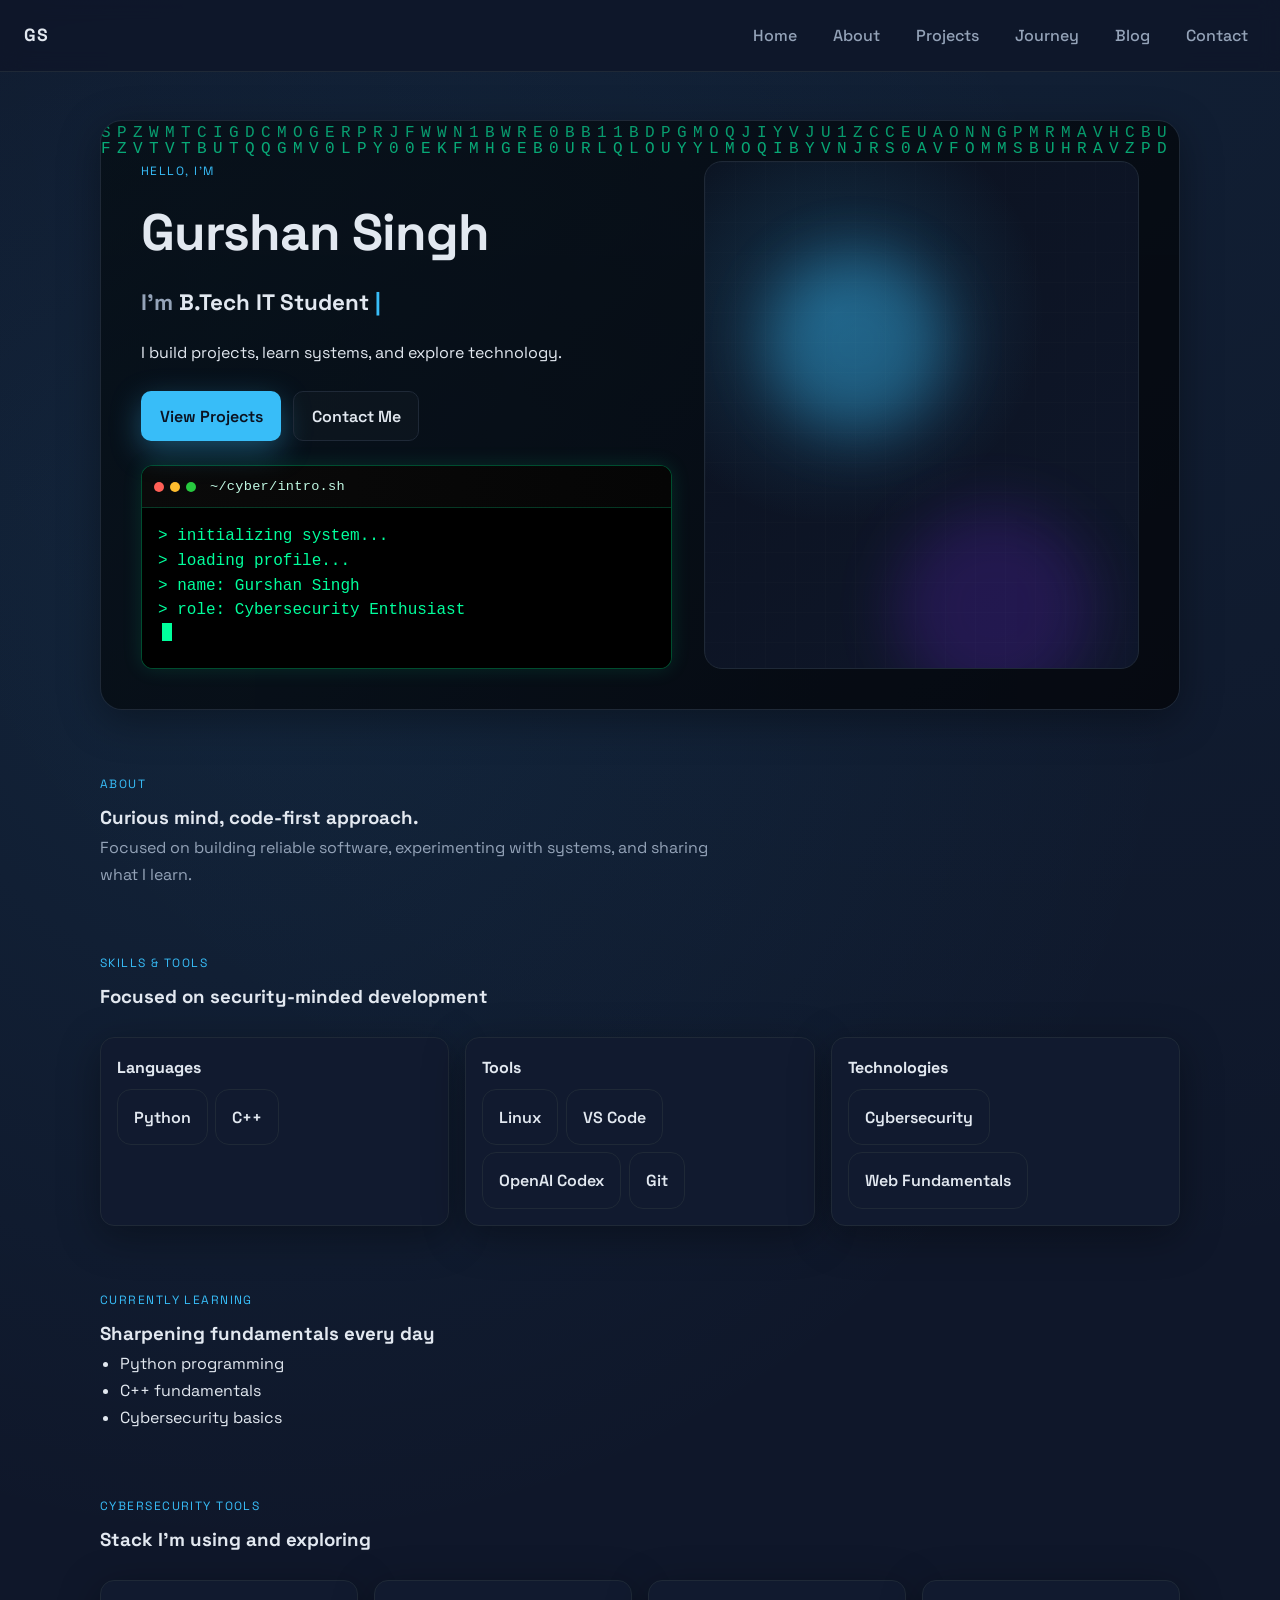
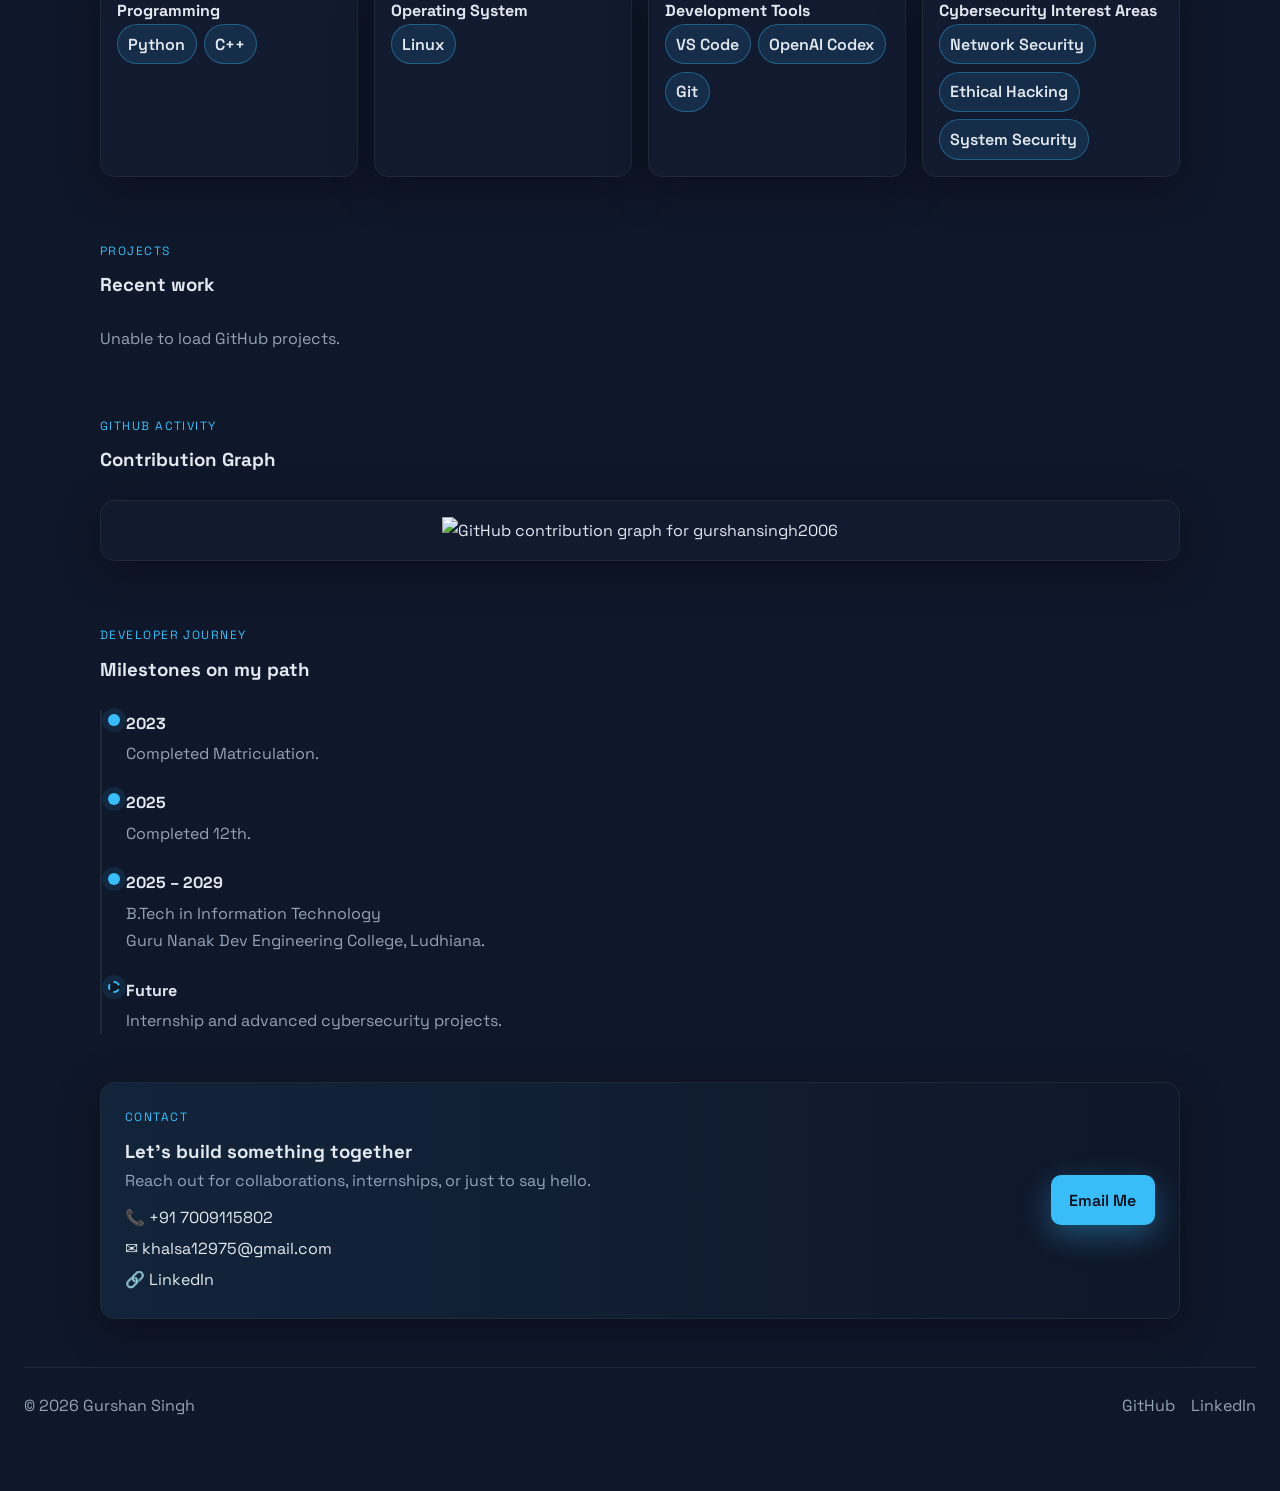
==== index.html @ 9ee426f3 "fixed folder structure for page" ====
<!DOCTYPE html>
<html lang="en">
<head>
  <meta charset="UTF-8">
  <meta name="viewport" content="width=device-width, initial-scale=1.0">
  <title>Gurshan Singh | Portfolio</title>
  <link rel="stylesheet" href="css/style.css">
</head>
<body id="home">
  <header class="navbar">
    <div class="nav-brand">GS</div>
    <nav class="nav-links">
      <a href="#home">Home</a>
      <a href="#about">About</a>
      <a href="#projects">Projects</a>
      <a href="#journey">Journey</a>
      <a href="blog.html">Blog</a>
      <a href="#contact">Contact</a>
    </nav>
    <button class="nav-toggle" aria-label="Toggle navigation">
      <span></span><span></span><span></span>
    </button>
  </header>

  <main>
    <section class="hero reveal slide-up" id="hero">
      <canvas id="matrix-canvas" aria-hidden="true"></canvas>
      <div class="hero-text">
        <p class="eyebrow">Hello, I'm</p>
        <h1>Gurshan Singh</h1>
        <h2>I'm <span class="typing" aria-live="polite"></span></h2>
        <p class="hero-desc">I build projects, learn systems, and explore technology.</p>
        <div class="cta-group">
          <a class="btn primary" href="#projects">View Projects</a>
          <a class="btn ghost" href="#contact">Contact Me</a>
        </div>
        <div class="terminal" aria-live="polite">
          <div class="terminal-header">
            <span class="dot red"></span>
            <span class="dot yellow"></span>
            <span class="dot green"></span>
            <span class="terminal-title">~/cyber/intro.sh</span>
          </div>
          <div class="terminal-body">
            <div id="terminal-output"></div><span class="terminal-cursor" aria-hidden="true"></span>
          </div>
        </div>
      </div>
      <div class="hero-visual" aria-hidden="true">
        <div class="orb orb-a"></div>
        <div class="orb orb-b"></div>
        <div class="grid" aria-hidden="true"></div>
      </div>
    </section>

    <section class="section reveal fade" id="about">
      <div class="section-header">
        <p class="eyebrow">About</p>
        <h3>Curious mind, code-first approach.</h3>
        <p class="section-desc">Focused on building reliable software, experimenting with systems, and sharing what I learn.</p>
      </div>
    </section>

    <section class="section reveal fade" id="skills">
      <div class="section-header">
        <p class="eyebrow">Skills & Tools</p>
        <h3>Focused on security-minded development</h3>
      </div>
      <div class="skills-grid grouped">
        <div class="skill-card">
          <h4>Languages</h4>
          <div class="chip-row">
            <span class="chip">Python</span>
            <span class="chip">C++</span>
          </div>
        </div>
        <div class="skill-card">
          <h4>Tools</h4>
          <div class="chip-row">
            <span class="chip">Linux</span>
            <span class="chip">VS Code</span>
            <span class="chip">OpenAI Codex</span>
            <span class="chip">Git</span>
          </div>
        </div>
        <div class="skill-card">
          <h4>Technologies</h4>
          <div class="chip-row">
            <span class="chip">Cybersecurity</span>
            <span class="chip">Web Fundamentals</span>
          </div>
        </div>
      </div>
    </section>

    <section class="section reveal fade" id="learning">
      <div class="section-header">
        <p class="eyebrow">Currently Learning</p>
        <h3>Sharpening fundamentals every day</h3>
        <ul class="learning-list">
          <li>Python programming</li>
          <li>C++ fundamentals</li>
          <li>Cybersecurity basics</li>
        </ul>
      </div>
    </section>

    <section class="section reveal fade" id="cyber-tools">
      <div class="section-header">
        <p class="eyebrow">Cybersecurity Tools</p>
        <h3>Stack I'm using and exploring</h3>
      </div>
      <div class="tools-grid">
        <article class="tool-card">
          <h4>Programming</h4>
          <div class="chip-row">
            <span class="chip">Python</span>
            <span class="chip">C++</span>
          </div>
        </article>
        <article class="tool-card">
          <h4>Operating System</h4>
          <div class="chip-row">
            <span class="chip">Linux</span>
          </div>
        </article>
        <article class="tool-card">
          <h4>Development Tools</h4>
          <div class="chip-row">
            <span class="chip">VS Code</span>
            <span class="chip">OpenAI Codex</span>
            <span class="chip">Git</span>
          </div>
        </article>
        <article class="tool-card">
          <h4>Cybersecurity Interest Areas</h4>
          <div class="chip-row">
            <span class="chip">Network Security</span>
            <span class="chip">Ethical Hacking</span>
            <span class="chip">System Security</span>
          </div>
        </article>
      </div>
    </section>

    <section class="section reveal fade" id="projects">
      <div class="section-header">
        <p class="eyebrow">Projects</p>
        <h3>Recent work</h3>
      </div>
      <div class="projects-grid" id="projects-grid">
        <p class="muted">Projects will appear here as I continue building and learning.</p>
      </div>
    </section>

    <section class="section reveal fade" id="github-activity">
      <div class="section-header">
        <p class="eyebrow">GitHub Activity</p>
        <h3>Contribution Graph</h3>
      </div>
      <div class="github-chart">
        <img src="https://ghchart.rshah.org/gurshansingh2006" alt="GitHub contribution graph for gurshansingh2006">
      </div>
    </section>

    <section class="section reveal slide-up" id="journey">
      <div class="section-header">
        <p class="eyebrow">Developer Journey</p>
        <h3>Milestones on my path</h3>
      </div>
      <div class="timeline">
        <div class="timeline-item">
          <div class="dot"></div>
          <div>
            <p class="timeline-year">2023</p>
            <p class="timeline-desc">Completed Matriculation.</p>
          </div>
        </div>
        <div class="timeline-item">
          <div class="dot"></div>
          <div>
            <p class="timeline-year">2025</p>
            <p class="timeline-desc">Completed 12th.</p>
          </div>
        </div>
        <div class="timeline-item">
          <div class="dot"></div>
          <div>
            <p class="timeline-year">2025 – 2029</p>
            <p class="timeline-desc">B.Tech in Information Technology<br>Guru Nanak Dev Engineering College, Ludhiana.</p>
          </div>
        </div>
        <div class="timeline-item">
          <div class="dot future"></div>
          <div>
            <p class="timeline-year">Future</p>
            <p class="timeline-desc">Internship and advanced cybersecurity projects.</p>
          </div>
        </div>
      </div>
    </section>

    <section class="section contact reveal slide-up" id="contact">
      <div class="contact-card">
        <div>
          <p class="eyebrow">Contact</p>
          <h3>Let’s build something together</h3>
          <p class="section-desc">Reach out for collaborations, internships, or just to say hello.</p>
          <div class="contact-details">
            <span>📞 +91 7009115802</span>
            <span>✉️ <a href="mailto:khalsa12975@gmail.com">khalsa12975@gmail.com</a></span>
            <span>🔗 <a href="https://linkedin.com" target="_blank" rel="noopener">LinkedIn</a></span>
          </div>
        </div>
        <a class="btn primary" href="mailto:khalsa12975@gmail.com">Email Me</a>
      </div>
    </section>
  </main>

  <footer class="footer">
    <p>© 2026 Gurshan Singh</p>
    <div class="footer-links">
      <a href="https://github.com/" target="_blank" rel="noopener">GitHub</a>
      <a href="https://linkedin.com/" target="_blank" rel="noopener">LinkedIn</a>
    </div>
  </footer>

  <script src="js/projects.js" defer></script>
  <script src="js/script.js" defer></script>
</body>
</html>
---- css/style.css ----
@import url('https://fonts.googleapis.com/css2?family=Space+Grotesk:wght@400;500;600&display=swap');

/* Base reset */
* {
  margin: 0;
  padding: 0;
  box-sizing: border-box;
}

:root {
  --bg: #0f172a;
  --card: #111a2f;
  --accent: #38bdf8;
  --text: #e2e8f0;
  --muted: #94a3b8;
  --border: #1f2937;
  --shadow: 0 10px 40px rgba(0, 0, 0, 0.35);
  --radius: 14px;
  --transition: 200ms ease;
  font-family: 'Space Grotesk', 'Inter', system-ui, -apple-system, sans-serif;
}

body {
  background: radial-gradient(circle at 20% 20%, rgba(56, 189, 248, 0.08), transparent 35%),
              radial-gradient(circle at 80% 0%, rgba(56, 189, 248, 0.05), transparent 40%),
              var(--bg);
  color: var(--text);
  line-height: 1.7;
  min-height: 100vh;
  padding: 0 1.5rem 3rem;
}

a {
  color: inherit;
  text-decoration: none;
}

img {
  max-width: 100%;
  display: block;
}

main {
  max-width: 1080px;
  margin: 0 auto;
  padding-top: 120px;
}

.muted {
  color: var(--muted);
}

.navbar {
  position: fixed;
  top: 0;
  left: 0;
  right: 0;
  height: 72px;
  padding: 0 1.5rem;
  display: flex;
  align-items: center;
  justify-content: space-between;
  background: rgba(15, 23, 42, 0.9);
  backdrop-filter: blur(10px);
  border-bottom: 1px solid var(--border);
  z-index: 10;
}

.nav-brand {
  font-weight: 700;
  letter-spacing: 0.08em;
  font-size: 1.1rem;
}

.nav-links {
  display: flex;
  gap: 1.25rem;
  align-items: center;
}

.nav-links a {
  font-weight: 500;
  color: var(--muted);
  padding: 0.35rem 0.5rem;
  border-radius: 8px;
  transition: color var(--transition), background var(--transition);
}

.nav-links a:hover {
  color: var(--text);
  background: rgba(56, 189, 248, 0.1);
}

.nav-toggle {
  display: none;
  flex-direction: column;
  gap: 6px;
  background: none;
  border: none;
  cursor: pointer;
}

.nav-toggle span {
  width: 24px;
  height: 2px;
  background: var(--text);
}

.hero {
  position: relative;
  overflow: hidden;
  display: grid;
  grid-template-columns: 1.1fr 0.9fr;
  gap: 2rem;
  align-items: center;
  padding: 2.5rem;
  background: linear-gradient(135deg, rgba(56, 189, 248, 0.08), rgba(15, 23, 42, 0.7));
  border: 1px solid var(--border);
  border-radius: 22px;
  box-shadow: var(--shadow);
}

.hero-text h1 {
  font-size: clamp(2.4rem, 4vw, 3.2rem);
  margin-bottom: 0.5rem;
  letter-spacing: -0.02em;
}

.hero-text h2 {
  font-size: clamp(1.1rem, 2vw, 1.4rem);
  color: var(--muted);
  margin-bottom: 1rem;
}

.typing {
  color: var(--text);
  position: relative;
}

.typing::after {
  content: '|';
  margin-left: 6px;
  color: var(--accent);
  animation: blink 1s step-end infinite;
}

.hero-desc {
  color: var(--text);
  max-width: 520px;
  margin-bottom: 1.6rem;
}

.hero > * {
  position: relative;
  z-index: 1;
}

#matrix-canvas {
  position: absolute;
  inset: 0;
  width: 100%;
  height: 100%;
  z-index: 0;
  background: #000;
  opacity: 0.6;
  pointer-events: none;
}

.eyebrow {
  text-transform: uppercase;
  letter-spacing: 0.12em;
  font-size: 0.75rem;
  color: var(--accent);
  margin-bottom: 0.5rem;
}

.cta-group {
  display: flex;
  gap: 0.75rem;
  flex-wrap: wrap;
}

.terminal {
  margin-top: 1.5rem;
  background: #000;
  border: 1px solid rgba(0, 255, 156, 0.3);
  border-radius: 12px;
  box-shadow: 0 0 20px rgba(0, 255, 156, 0.12);
  color: #00ff9c;
  font-family: 'SFMono-Regular', Consolas, 'Liberation Mono', Menlo, monospace;
  overflow: hidden;
}

.terminal-header {
  display: flex;
  align-items: center;
  gap: 6px;
  padding: 0.55rem 0.75rem;
  background: linear-gradient(90deg, #0a0a0a, #050505);
  border-bottom: 1px solid rgba(0, 255, 156, 0.2);
}

.terminal-header .dot {
  width: 10px;
  height: 10px;
  border-radius: 50%;
  display: inline-block;
}

.terminal-header .red { background: #ff5f56; }
.terminal-header .yellow { background: #ffbd2e; }
.terminal-header .green { background: #27c93f; }

.terminal-title {
  margin-left: 0.5rem;
  font-size: 0.85rem;
  color: #c0f8e3;
  letter-spacing: 0.02em;
}

.terminal-body {
  padding: 1rem;
  min-height: 160px;
  background: #000;
  line-height: 1.55;
}

#terminal-output {
  white-space: pre-line;
}

.terminal-cursor {
  display: inline-block;
  width: 10px;
  height: 1.1em;
  background: #00ff9c;
  margin-left: 4px;
  animation: blink 1s steps(1) infinite;
}

.btn {
  display: inline-flex;
  align-items: center;
  justify-content: center;
  padding: 0.65rem 1.1rem;
  border-radius: 10px;
  font-weight: 600;
  border: 1px solid transparent;
  transition: transform var(--transition), box-shadow var(--transition), background var(--transition), color var(--transition);
}

.btn.primary {
  background: var(--accent);
  color: #0b1220;
  box-shadow: 0 10px 30px rgba(56, 189, 248, 0.35);
}

.btn.primary:hover {
  transform: translateY(-2px);
  box-shadow: 0 14px 40px rgba(56, 189, 248, 0.4);
}

.btn.ghost {
  border-color: var(--border);
  color: var(--text);
  background: rgba(255, 255, 255, 0.02);
}

.btn.ghost:hover {
  border-color: var(--accent);
  color: var(--accent);
  transform: translateY(-2px);
}

.hero-visual {
  position: relative;
  height: 100%;
  min-height: 260px;
  overflow: hidden;
  border-radius: 18px;
  border: 1px solid var(--border);
  background: radial-gradient(circle at 30% 30%, rgba(56, 189, 248, 0.2), transparent 45%),
              linear-gradient(135deg, #0b1220, #0f172a);
}

.orb {
  position: absolute;
  filter: blur(30px);
  opacity: 0.8;
}

.orb-a {
  width: 180px;
  height: 180px;
  border-radius: 50%;
  background: rgba(56, 189, 248, 0.45);
  top: 18%;
  left: 14%;
}

.orb-b {
  width: 200px;
  height: 200px;
  border-radius: 50%;
  background: rgba(91, 33, 182, 0.35);
  bottom: -8%;
  right: 10%;
}

.grid {
  position: absolute;
  inset: 0;
  background-image: linear-gradient(rgba(255, 255, 255, 0.05) 1px, transparent 1px),
                    linear-gradient(90deg, rgba(255, 255, 255, 0.05) 1px, transparent 1px);
  background-size: 30px 30px;
  opacity: 0.25;
}

.section {
  margin: 4rem 0 3rem;
}

.section-header {
  margin-bottom: 1.5rem;
}

.section-desc {
  color: var(--muted);
  max-width: 620px;
}

.skills-grid {
  display: grid;
  grid-template-columns: repeat(auto-fit, minmax(120px, 1fr));
  gap: 0.75rem;
}

.skills-grid.grouped {
  grid-template-columns: repeat(auto-fit, minmax(260px, 1fr));
  gap: 1rem;
}

.skill-card {
  background: var(--card);
  border: 1px solid var(--border);
  border-radius: var(--radius);
  padding: 1rem;
  box-shadow: var(--shadow);
}

.skill-card h4 {
  margin-bottom: 0.5rem;
}

.chip-row {
  display: flex;
  flex-wrap: wrap;
  gap: 0.45rem;
}

.chip {
  padding: 0.35rem 0.65rem;
  border-radius: 999px;
  background: rgba(56, 189, 248, 0.12);
  border: 1px solid rgba(56, 189, 248, 0.35);
  font-weight: 600;
}

.tools-grid {
  display: grid;
  grid-template-columns: repeat(auto-fit, minmax(240px, 1fr));
  gap: 1rem;
}

.tool-card {
  background: var(--card);
  border: 1px solid var(--border);
  border-radius: var(--radius);
  padding: 1rem;
  box-shadow: var(--shadow);
  transition: transform var(--transition), border-color var(--transition), box-shadow var(--transition);
}

.tool-card:hover {
  transform: translateY(-4px);
  border-color: var(--accent);
  box-shadow: 0 18px 60px rgba(56, 189, 248, 0.18);
}

.github-chart {
  display: flex;
  justify-content: center;
  align-items: center;
  background: var(--card);
  border: 1px solid var(--border);
  border-radius: var(--radius);
  padding: 1rem;
  box-shadow: var(--shadow);
}

.github-chart img {
  max-width: 100%;
  height: auto;
}

.skills-grid span {
  padding: 0.85rem 1rem;
  background: var(--card);
  border: 1px solid var(--border);
  border-radius: var(--radius);
  text-align: center;
  font-weight: 600;
  color: var(--text);
  transition: transform var(--transition), border-color var(--transition);
}

.skills-grid span:hover {
  transform: translateY(-2px);
  border-color: var(--accent);
}

.projects-grid {
  display: grid;
  grid-template-columns: repeat(auto-fit, minmax(260px, 1fr));
  gap: 1rem;
}

.project-card {
  background: var(--card);
  border: 1px solid var(--border);
  border-radius: var(--radius);
  padding: 1.1rem;
  display: flex;
  flex-direction: column;
  gap: 0.9rem;
  box-shadow: var(--shadow);
  transition: transform var(--transition), border-color var(--transition), box-shadow var(--transition);
}

.project-card:hover {
  transform: translateY(-4px);
  border-color: var(--accent);
  box-shadow: 0 18px 60px rgba(56, 189, 248, 0.18);
}

.project-meta h4 {
  font-size: 1.1rem;
  margin-bottom: 0.3rem;
}

.project-meta p {
  color: var(--muted);
}

.tech {
  color: var(--accent);
  font-weight: 600;
}

.project-stats {
  display: flex;
  align-items: center;
  gap: 0.6rem;
  flex-wrap: wrap;
}

.tag {
  padding: 0.25rem 0.55rem;
  border-radius: 999px;
  background: rgba(56, 189, 248, 0.12);
  border: 1px solid rgba(56, 189, 248, 0.4);
  color: var(--text);
  font-weight: 600;
  font-size: 0.85rem;
}

.stat {
  color: var(--muted);
  font-weight: 600;
  font-size: 0.9rem;
}

.learning-list {
  list-style: disc;
  margin-left: 1.25rem;
  color: var(--text);
}

.contact-details {
  display: flex;
  flex-direction: column;
  gap: 0.25rem;
  margin-top: 0.6rem;
}

.contact {
  margin-top: 3rem;
}

.contact-card {
  display: flex;
  justify-content: space-between;
  align-items: center;
  gap: 1rem;
  padding: 1.5rem;
  border: 1px solid var(--border);
  border-radius: var(--radius);
  background: linear-gradient(90deg, rgba(56, 189, 248, 0.08), rgba(15, 23, 42, 0.95));
  box-shadow: var(--shadow);
}

.timeline {
  position: relative;
  border-left: 2px solid var(--border);
  padding-left: 1.5rem;
  display: flex;
  flex-direction: column;
  gap: 1.4rem;
}

.timeline-item {
  position: relative;
}

.timeline-item .dot {
  position: absolute;
  left: -1.15rem;
  top: 0.25rem;
  width: 12px;
  height: 12px;
  border-radius: 50%;
  background: var(--accent);
  box-shadow: 0 0 0 6px rgba(56, 189, 248, 0.1);
}

.timeline-item .dot.future {
  background: transparent;
  border: 2px dashed var(--accent);
}

.timeline-year {
  font-weight: 700;
  margin-bottom: 0.2rem;
}

.timeline-desc {
  color: var(--muted);
}

.footer {
  margin-top: 2rem;
  padding: 1.5rem 0;
  border-top: 1px solid var(--border);
  display: flex;
  justify-content: space-between;
  align-items: center;
  color: var(--muted);
}

.footer-links {
  display: flex;
  gap: 1rem;
}

.footer a:hover {
  color: var(--accent);
}

@media (max-width: 840px) {
  .hero {
    grid-template-columns: 1fr;
  }

  main {
    padding-top: 110px;
  }
}

@media (max-width: 640px) {
  body {
    padding: 0 1rem 2rem;
  }

  .navbar {
    height: 68px;
  }

  .nav-links {
    position: absolute;
    top: 68px;
    right: 1rem;
    background: rgba(15, 23, 42, 0.97);
    border: 1px solid var(--border);
    border-radius: 12px;
    padding: 0.75rem;
    flex-direction: column;
    align-items: flex-start;
    gap: 0.6rem;
    min-width: 170px;
    box-shadow: var(--shadow);
    display: none;
  }

  .nav-links.open {
    display: flex;
  }

  .nav-toggle {
    display: flex;
  }

  .hero {
    padding: 1.75rem;
  }

  .contact-card {
    flex-direction: column;
    align-items: flex-start;
  }
}

.reveal {
  opacity: 0;
  transform: translateY(16px);
  transition: opacity 550ms ease, transform 550ms ease;
}

.reveal.fade {
  transform: translateY(12px);
}

.reveal.slide-up {
  transform: translateY(30px);
}

.reveal.visible {
  opacity: 1;
  transform: translateY(0);
}

@keyframes blink {
  0%, 50% { opacity: 1; }
  50.01%, 100% { opacity: 0; }
}
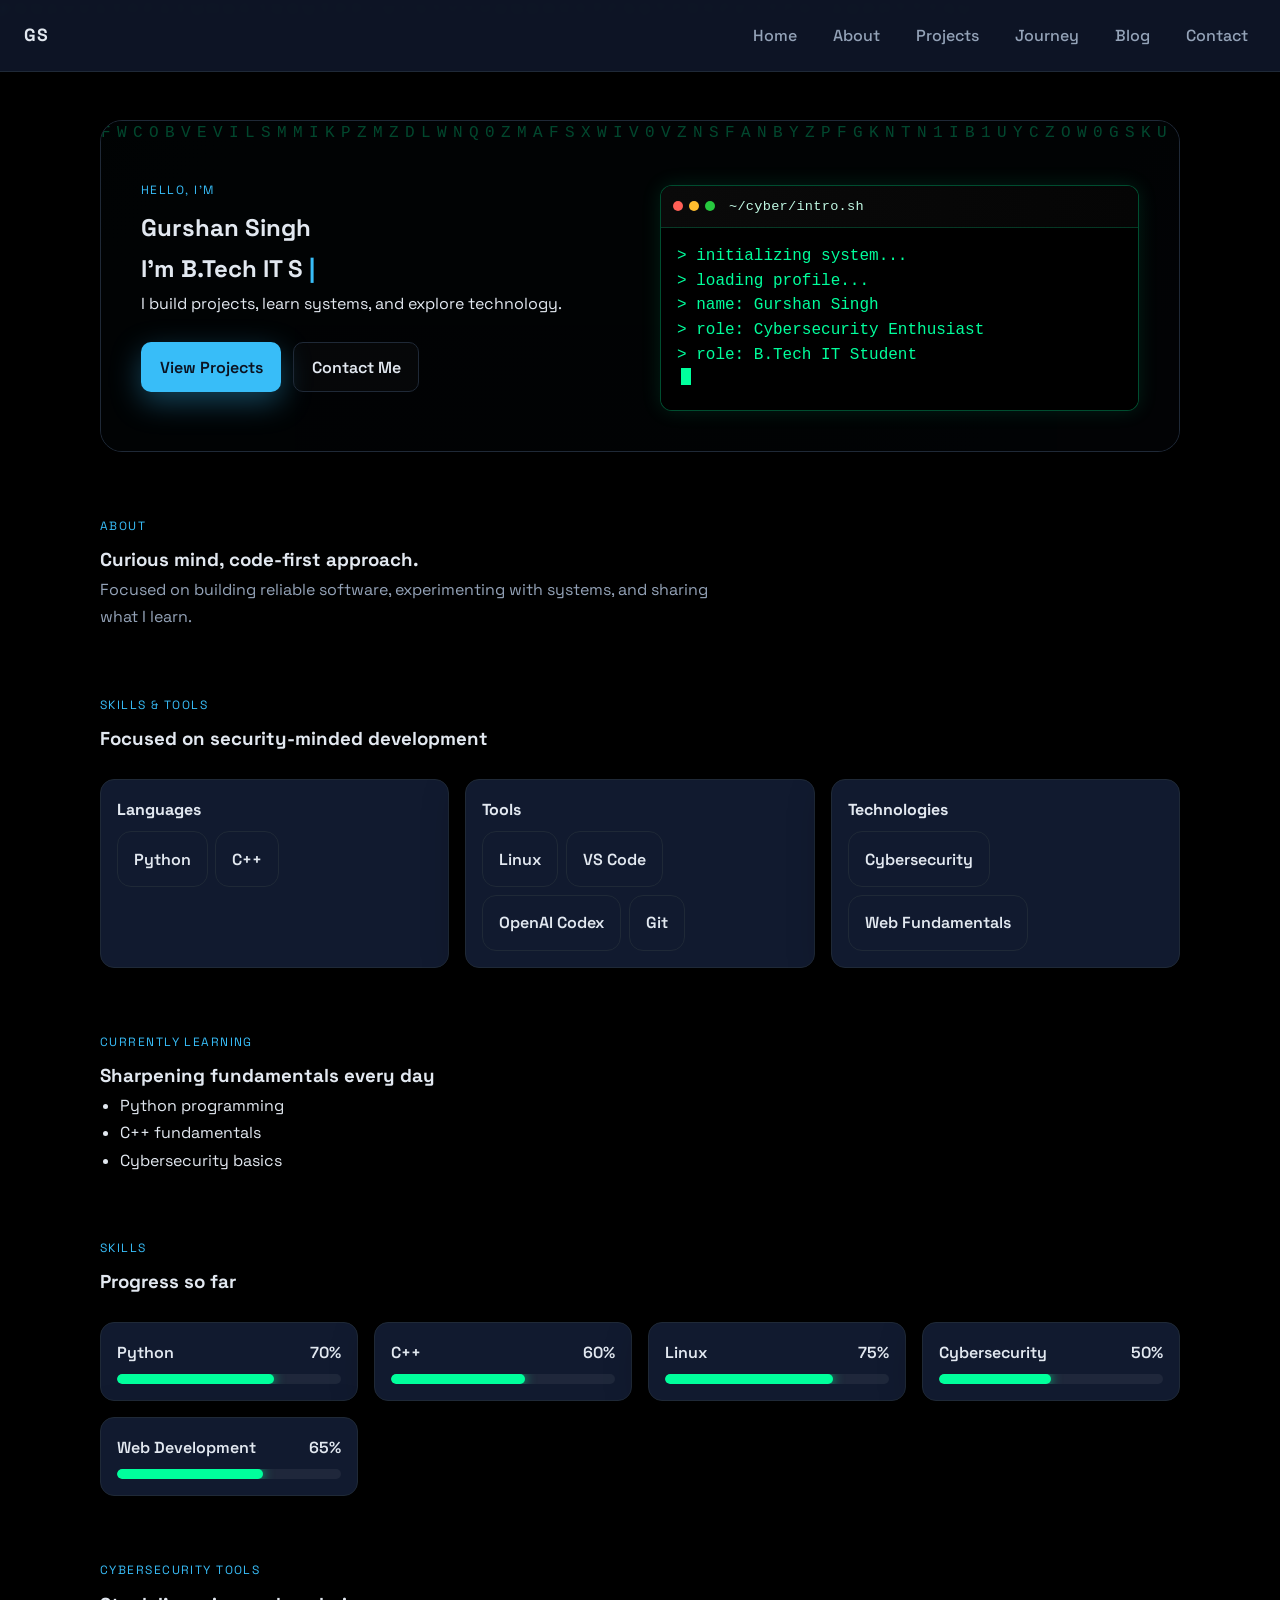
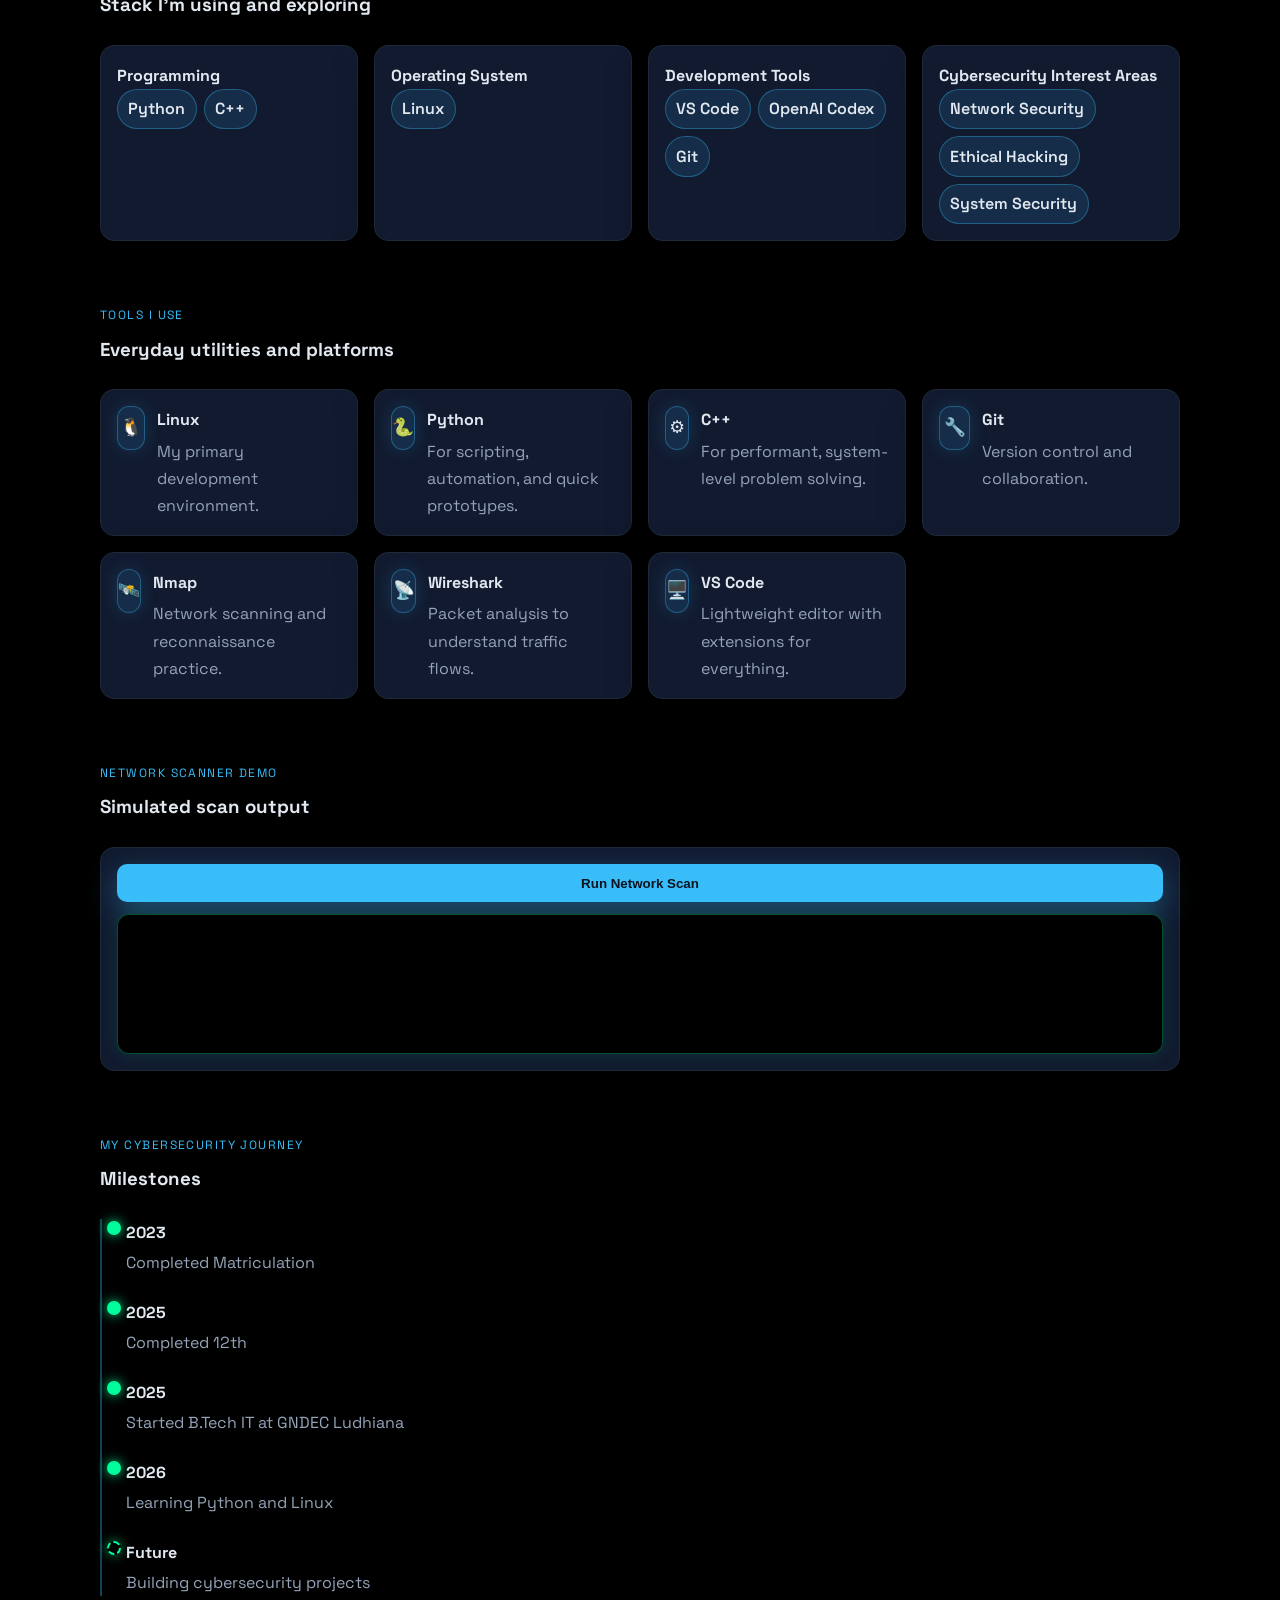
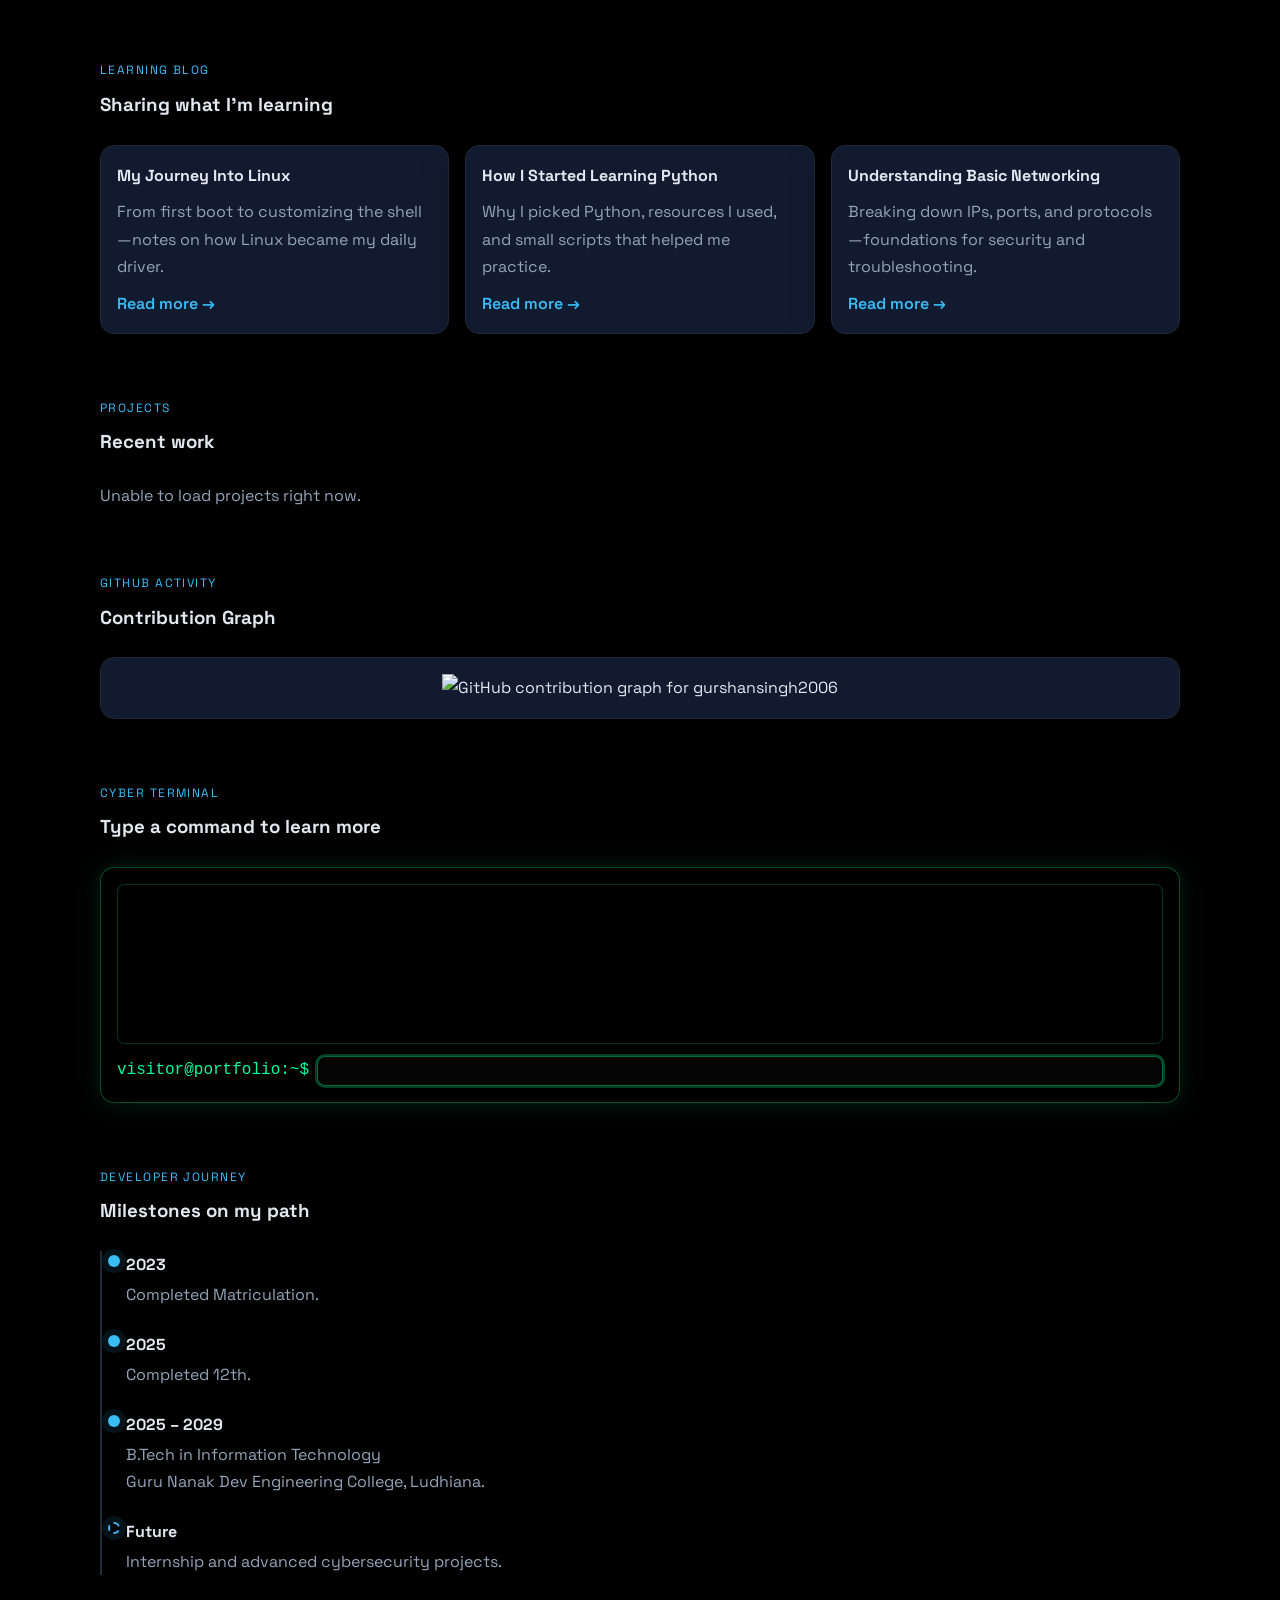
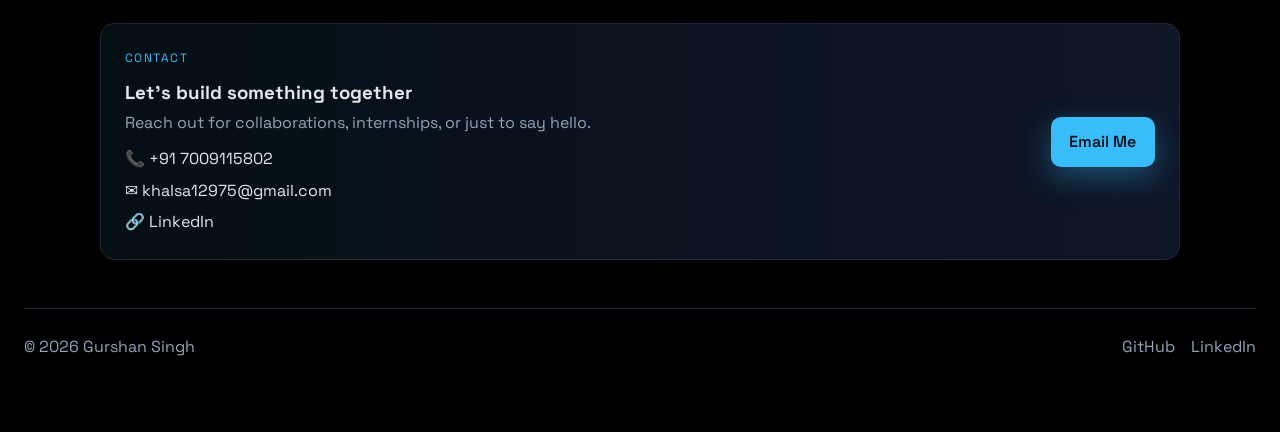
==== commit df3dd087: "portfolio update" ====
--- a/index.html
+++ b/index.html
@@ -7,6 +7,7 @@
   <link rel="stylesheet" href="css/style.css">
 </head>
 <body id="home">
+  <canvas id="matrix-bg" aria-hidden="true"></canvas>
   <header class="navbar">
     <div class="nav-brand">GS</div>
     <nav class="nav-links">
@@ -25,31 +26,31 @@
   <main>
     <section class="hero reveal slide-up" id="hero">
       <canvas id="matrix-canvas" aria-hidden="true"></canvas>
-      <div class="hero-text">
-        <p class="eyebrow">Hello, I'm</p>
-        <h1>Gurshan Singh</h1>
-        <h2>I'm <span class="typing" aria-live="polite"></span></h2>
-        <p class="hero-desc">I build projects, learn systems, and explore technology.</p>
-        <div class="cta-group">
-          <a class="btn primary" href="#projects">View Projects</a>
-          <a class="btn ghost" href="#contact">Contact Me</a>
-        </div>
-        <div class="terminal" aria-live="polite">
-          <div class="terminal-header">
-            <span class="dot red"></span>
-            <span class="dot yellow"></span>
-            <span class="dot green"></span>
-            <span class="terminal-title">~/cyber/intro.sh</span>
-          </div>
-          <div class="terminal-body">
-            <div id="terminal-output"></div><span class="terminal-cursor" aria-hidden="true"></span>
-          </div>
-        </div>
-      </div>
-      <div class="hero-visual" aria-hidden="true">
-        <div class="orb orb-a"></div>
-        <div class="orb orb-b"></div>
-        <div class="grid" aria-hidden="true"></div>
+      <div class="hero-overlay"></div>
+      <div class="hero-container">
+        <div class="hero-left">
+          <p class="eyebrow">Hello, I'm</p>
+          <h1>Gurshan Singh</h1>
+          <h2>I'm <span class="typing" aria-live="polite"></span></h2>
+          <p class="hero-desc">I build projects, learn systems, and explore technology.</p>
+          <div class="cta-group">
+            <a class="btn primary" href="#projects">View Projects</a>
+            <a class="btn ghost" href="#contact">Contact Me</a>
+          </div>
+        </div>
+        <div class="hero-right">
+          <div class="terminal" aria-live="polite">
+            <div class="terminal-header">
+              <span class="dot red"></span>
+              <span class="dot yellow"></span>
+              <span class="dot green"></span>
+              <span class="terminal-title">~/cyber/intro.sh</span>
+            </div>
+            <div class="terminal-body">
+              <div id="terminal-output"></div><span class="terminal-cursor" aria-hidden="true"></span>
+            </div>
+          </div>
+        </div>
       </div>
     </section>
 
@@ -105,6 +106,45 @@
       </div>
     </section>
 
+    <section class="section reveal fade" id="skills-progress">
+      <div class="section-header">
+        <p class="eyebrow">Skills</p>
+        <h3>Progress so far</h3>
+      </div>
+      <div class="progress-grid">
+        <div class="progress-item">
+          <div class="progress-label">
+            <span>Python</span><span>70%</span>
+          </div>
+          <div class="progress-bar"><div class="progress-fill" data-target="70"></div></div>
+        </div>
+        <div class="progress-item">
+          <div class="progress-label">
+            <span>C++</span><span>60%</span>
+          </div>
+          <div class="progress-bar"><div class="progress-fill" data-target="60"></div></div>
+        </div>
+        <div class="progress-item">
+          <div class="progress-label">
+            <span>Linux</span><span>75%</span>
+          </div>
+          <div class="progress-bar"><div class="progress-fill" data-target="75"></div></div>
+        </div>
+        <div class="progress-item">
+          <div class="progress-label">
+            <span>Cybersecurity</span><span>50%</span>
+          </div>
+          <div class="progress-bar"><div class="progress-fill" data-target="50"></div></div>
+        </div>
+        <div class="progress-item">
+          <div class="progress-label">
+            <span>Web Development</span><span>65%</span>
+          </div>
+          <div class="progress-bar"><div class="progress-fill" data-target="65"></div></div>
+        </div>
+      </div>
+    </section>
+
     <section class="section reveal fade" id="cyber-tools">
       <div class="section-header">
         <p class="eyebrow">Cybersecurity Tools</p>
@@ -143,6 +183,143 @@
       </div>
     </section>
 
+    <section class="section reveal fade" id="tools-i-use">
+      <div class="section-header">
+        <p class="eyebrow">Tools I Use</p>
+        <h3>Everyday utilities and platforms</h3>
+      </div>
+      <div class="tools-grid cards">
+        <article class="tool-card icon-card">
+          <div class="tool-icon">🐧</div>
+          <div>
+            <h4>Linux</h4>
+            <p class="tool-desc">My primary development environment.</p>
+          </div>
+        </article>
+        <article class="tool-card icon-card">
+          <div class="tool-icon">🐍</div>
+          <div>
+            <h4>Python</h4>
+            <p class="tool-desc">For scripting, automation, and quick prototypes.</p>
+          </div>
+        </article>
+        <article class="tool-card icon-card">
+          <div class="tool-icon">⚙️</div>
+          <div>
+            <h4>C++</h4>
+            <p class="tool-desc">For performant, system-level problem solving.</p>
+          </div>
+        </article>
+        <article class="tool-card icon-card">
+          <div class="tool-icon">🔧</div>
+          <div>
+            <h4>Git</h4>
+            <p class="tool-desc">Version control and collaboration.</p>
+          </div>
+        </article>
+        <article class="tool-card icon-card">
+          <div class="tool-icon">🛰️</div>
+          <div>
+            <h4>Nmap</h4>
+            <p class="tool-desc">Network scanning and reconnaissance practice.</p>
+          </div>
+        </article>
+        <article class="tool-card icon-card">
+          <div class="tool-icon">📡</div>
+          <div>
+            <h4>Wireshark</h4>
+            <p class="tool-desc">Packet analysis to understand traffic flows.</p>
+          </div>
+        </article>
+        <article class="tool-card icon-card">
+          <div class="tool-icon">🖥️</div>
+          <div>
+            <h4>VS Code</h4>
+            <p class="tool-desc">Lightweight editor with extensions for everything.</p>
+          </div>
+        </article>
+      </div>
+    </section>
+
+    <section class="section reveal fade" id="network-scan">
+      <div class="section-header">
+        <p class="eyebrow">Network Scanner Demo</p>
+        <h3>Simulated scan output</h3>
+      </div>
+      <div class="scan-card">
+        <button class="btn primary" id="run-scan">Run Network Scan</button>
+        <div class="scan-terminal" id="scan-output" aria-live="polite"></div>
+      </div>
+    </section>
+
+    <section class="section reveal fade" id="cyber-journey">
+      <div class="section-header">
+        <p class="eyebrow">My Cybersecurity Journey</p>
+        <h3>Milestones</h3>
+      </div>
+      <div class="journey-timeline">
+        <div class="journey-item">
+          <div class="journey-dot"></div>
+          <div class="journey-text">
+            <p class="journey-year">2023</p>
+            <p class="journey-desc">Completed Matriculation</p>
+          </div>
+        </div>
+        <div class="journey-item">
+          <div class="journey-dot"></div>
+          <div class="journey-text">
+            <p class="journey-year">2025</p>
+            <p class="journey-desc">Completed 12th</p>
+          </div>
+        </div>
+        <div class="journey-item">
+          <div class="journey-dot"></div>
+          <div class="journey-text">
+            <p class="journey-year">2025</p>
+            <p class="journey-desc">Started B.Tech IT at GNDEC Ludhiana</p>
+          </div>
+        </div>
+        <div class="journey-item">
+          <div class="journey-dot"></div>
+          <div class="journey-text">
+            <p class="journey-year">2026</p>
+            <p class="journey-desc">Learning Python and Linux</p>
+          </div>
+        </div>
+        <div class="journey-item future">
+          <div class="journey-dot"></div>
+          <div class="journey-text">
+            <p class="journey-year">Future</p>
+            <p class="journey-desc">Building cybersecurity projects</p>
+          </div>
+        </div>
+      </div>
+    </section>
+
+    <section class="section reveal fade" id="learning-blog">
+      <div class="section-header">
+        <p class="eyebrow">Learning Blog</p>
+        <h3>Sharing what I'm learning</h3>
+      </div>
+      <div class="blog-grid">
+        <article class="blog-card">
+          <h4>My Journey Into Linux</h4>
+          <p class="blog-desc">From first boot to customizing the shell—notes on how Linux became my daily driver.</p>
+          <a class="blog-link" href="#" aria-label="Read more about My Journey Into Linux">Read more →</a>
+        </article>
+        <article class="blog-card">
+          <h4>How I Started Learning Python</h4>
+          <p class="blog-desc">Why I picked Python, resources I used, and small scripts that helped me practice.</p>
+          <a class="blog-link" href="#" aria-label="Read more about How I Started Learning Python">Read more →</a>
+        </article>
+        <article class="blog-card">
+          <h4>Understanding Basic Networking</h4>
+          <p class="blog-desc">Breaking down IPs, ports, and protocols—foundations for security and troubleshooting.</p>
+          <a class="blog-link" href="#" aria-label="Read more about Understanding Basic Networking">Read more →</a>
+        </article>
+      </div>
+    </section>
+
     <section class="section reveal fade" id="projects">
       <div class="section-header">
         <p class="eyebrow">Projects</p>
@@ -160,6 +337,20 @@
       </div>
       <div class="github-chart">
         <img src="https://ghchart.rshah.org/gurshansingh2006" alt="GitHub contribution graph for gurshansingh2006">
+      </div>
+    </section>
+
+    <section class="section reveal fade" id="cyber-terminal">
+      <div class="section-header">
+        <p class="eyebrow">Cyber Terminal</p>
+        <h3>Type a command to learn more</h3>
+      </div>
+      <div class="cyber-terminal">
+        <div id="terminal-screen" class="terminal-screen" aria-live="polite"></div>
+        <form id="terminal-form" class="terminal-input-row" autocomplete="off">
+          <span class="prompt">visitor@portfolio:~$</span>
+          <input id="terminal-input" type="text" name="command" aria-label="Terminal input" autofocus />
+        </form>
       </div>
     </section>
 
@@ -225,7 +416,9 @@
     </div>
   </footer>
 
+  <script src="js/matrix.js" defer></script>
   <script src="js/projects.js" defer></script>
   <script src="js/script.js" defer></script>
+  <div id="cursor"></div>
 </body>
 </html>
--- a/css/style.css
+++ b/css/style.css
@@ -21,13 +21,24 @@
 }
 
 body {
-  background: radial-gradient(circle at 20% 20%, rgba(56, 189, 248, 0.08), transparent 35%),
-              radial-gradient(circle at 80% 0%, rgba(56, 189, 248, 0.05), transparent 40%),
-              var(--bg);
+  position: relative;
+  background: transparent;
   color: var(--text);
   line-height: 1.7;
   min-height: 100vh;
   padding: 0 1.5rem 3rem;
+  cursor: none;
+}
+
+html {
+  background: #000;
+}
+
+header,
+main,
+footer {
+  position: relative;
+  z-index: 1;
 }
 
 a {
@@ -109,15 +120,26 @@
 .hero {
   position: relative;
   overflow: hidden;
-  display: grid;
-  grid-template-columns: 1.1fr 0.9fr;
-  gap: 2rem;
-  align-items: center;
   padding: 2.5rem;
   background: linear-gradient(135deg, rgba(56, 189, 248, 0.08), rgba(15, 23, 42, 0.7));
   border: 1px solid var(--border);
   border-radius: 22px;
   box-shadow: var(--shadow);
+}
+
+.hero-container {
+  display: grid;
+  grid-template-columns: 1fr 1fr;
+  gap: 2.5rem;
+  align-items: center;
+  position: relative;
+  z-index: 1;
+}
+
+.hero-left,
+.hero-right {
+  position: relative;
+  z-index: 1;
 }
 
 .hero-text h1 {
@@ -148,11 +170,6 @@
   color: var(--text);
   max-width: 520px;
   margin-bottom: 1.6rem;
-}
-
-.hero > * {
-  position: relative;
-  z-index: 1;
 }
 
 #matrix-canvas {
@@ -166,6 +183,45 @@
   pointer-events: none;
 }
 
+.hero-overlay {
+  position: absolute;
+  inset: 0;
+  background: rgba(0, 0, 0, 0.55);
+  z-index: 1;
+  pointer-events: none;
+}
+
+#matrix-bg {
+  position: fixed;
+  inset: 0;
+  width: 100vw;
+  height: 100vh;
+  z-index: 0;
+  background: #000;
+  pointer-events: none;
+  filter: blur(2px);
+}
+
+#cursor {
+  position: fixed;
+  top: 0;
+  left: 0;
+  width: 12px;
+  height: 12px;
+  margin-left: -6px;
+  margin-top: -6px;
+  border-radius: 50%;
+  background: #00ff9c;
+  pointer-events: none;
+  z-index: 1000;
+  transform: translate3d(-100px, -100px, 0) scale(1);
+  transition: transform 0.08s linear;
+}
+
+#cursor.hover {
+  transform: translate3d(var(--cx, -100px), var(--cy, -100px), 0) scale(1.15);
+}
+
 .eyebrow {
   text-transform: uppercase;
   letter-spacing: 0.12em;
@@ -387,20 +443,194 @@
   box-shadow: 0 18px 60px rgba(56, 189, 248, 0.18);
 }
 
-.github-chart {
-  display: flex;
-  justify-content: center;
-  align-items: center;
+.tools-grid.cards .tool-card {
+  display: flex;
+  align-items: flex-start;
+  gap: 0.75rem;
+}
+
+.icon-card .tool-icon {
+  width: 44px;
+  height: 44px;
+  border-radius: 12px;
+  background: rgba(56, 189, 248, 0.12);
+  border: 1px solid rgba(56, 189, 248, 0.35);
+  display: grid;
+  place-items: center;
+  font-size: 1.1rem;
+  box-shadow: 0 0 18px rgba(56, 189, 248, 0.18);
+}
+
+.tool-desc {
+  color: var(--muted);
+  margin-top: 0.25rem;
+}
+
+.scan-card {
   background: var(--card);
   border: 1px solid var(--border);
   border-radius: var(--radius);
   padding: 1rem;
   box-shadow: var(--shadow);
+  display: flex;
+  flex-direction: column;
+  gap: 0.75rem;
+}
+
+.scan-terminal {
+  min-height: 140px;
+  background: #000;
+  color: #00ff9c;
+  font-family: 'SFMono-Regular', Consolas, 'Liberation Mono', Menlo, monospace;
+  border: 1px solid rgba(0, 255, 156, 0.3);
+  border-radius: 12px;
+  padding: 0.75rem;
+  box-shadow: 0 0 18px rgba(0, 255, 156, 0.12);
+  overflow: hidden;
+  white-space: pre-line;
+}
+
+.journey-timeline {
+  position: relative;
+  border-left: 2px solid rgba(56, 189, 248, 0.35);
+  padding-left: 1.5rem;
+  display: flex;
+  flex-direction: column;
+  gap: 1.4rem;
+}
+
+.journey-item {
+  position: relative;
+}
+
+.journey-dot {
+  position: absolute;
+  left: -1.2rem;
+  top: 0.1rem;
+  width: 14px;
+  height: 14px;
+  border-radius: 50%;
+  background: #00ff9c;
+  box-shadow: 0 0 12px rgba(0, 255, 156, 0.9);
+}
+
+.journey-item.future .journey-dot {
+  background: transparent;
+  border: 2px dashed #00ff9c;
+  box-shadow: 0 0 12px rgba(0, 255, 156, 0.6);
+}
+
+.journey-year {
+  font-weight: 700;
+  margin-bottom: 0.2rem;
+}
+
+.journey-desc {
+  color: var(--muted);
+}
+
+.blog-grid {
+  display: grid;
+  grid-template-columns: repeat(auto-fit, minmax(260px, 1fr));
+  gap: 1rem;
+}
+
+.blog-card {
+  background: var(--card);
+  border: 1px solid var(--border);
+  border-radius: var(--radius);
+  padding: 1rem;
+  box-shadow: var(--shadow);
+  transition: transform var(--transition), border-color var(--transition), box-shadow var(--transition);
+  display: flex;
+  flex-direction: column;
+  gap: 0.6rem;
+}
+
+.blog-card:hover {
+  transform: translateY(-4px);
+  border-color: var(--accent);
+  box-shadow: 0 18px 60px rgba(56, 189, 248, 0.18);
+}
+
+.blog-desc {
+  color: var(--muted);
+}
+
+.blog-link {
+  color: var(--accent);
+  font-weight: 600;
+  width: fit-content;
+}
+
+.blog-link:hover {
+  text-decoration: underline;
+}
+
+.github-chart {
+  display: flex;
+  justify-content: center;
+  align-items: center;
+  background: var(--card);
+  border: 1px solid var(--border);
+  border-radius: var(--radius);
+  padding: 1rem;
+  box-shadow: var(--shadow);
 }
 
 .github-chart img {
   max-width: 100%;
   height: auto;
+}
+
+.cyber-terminal {
+  background: #000;
+  color: #00ff9c;
+  font-family: 'SFMono-Regular', Consolas, 'Liberation Mono', Menlo, monospace;
+  border: 1px solid rgba(0, 255, 156, 0.3);
+  border-radius: 14px;
+  box-shadow: 0 0 25px rgba(0, 255, 156, 0.12);
+  padding: 1rem;
+}
+
+.terminal-screen {
+  min-height: 160px;
+  padding: 0.5rem;
+  background: #000;
+  overflow-y: auto;
+  border-radius: 8px;
+  border: 1px solid rgba(0, 255, 156, 0.2);
+  margin-bottom: 0.75rem;
+}
+
+.terminal-line {
+  margin-bottom: 0.35rem;
+  white-space: pre-wrap;
+}
+
+.terminal-input-row {
+  display: flex;
+  align-items: center;
+  gap: 0.5rem;
+}
+
+.prompt {
+  color: #00ff9c;
+  white-space: nowrap;
+}
+
+#terminal-input {
+  flex: 1;
+  background: #050505;
+  border: 1px solid rgba(0, 255, 156, 0.4);
+  color: #00ff9c;
+  padding: 0.4rem 0.6rem;
+  border-radius: 8px;
+  outline: none;
+}
+
+#terminal-input:focus {
+  box-shadow: 0 0 0 2px rgba(0, 255, 156, 0.25);
 }
 
 .skills-grid span {
@@ -491,6 +721,49 @@
   flex-direction: column;
   gap: 0.25rem;
   margin-top: 0.6rem;
+}
+
+.progress-grid {
+  display: grid;
+  grid-template-columns: repeat(auto-fit, minmax(240px, 1fr));
+  gap: 1rem;
+}
+
+.progress-item {
+  background: var(--card);
+  border: 1px solid var(--border);
+  border-radius: var(--radius);
+  padding: 1rem;
+  box-shadow: var(--shadow);
+}
+
+.progress-label {
+  display: flex;
+  justify-content: space-between;
+  align-items: center;
+  margin-bottom: 0.5rem;
+  font-weight: 600;
+}
+
+.progress-bar {
+  position: relative;
+  width: 100%;
+  height: 10px;
+  background: rgba(255, 255, 255, 0.06);
+  border-radius: 999px;
+  overflow: hidden;
+}
+
+.progress-fill {
+  position: absolute;
+  left: 0;
+  top: 0;
+  height: 100%;
+  width: 0;
+  background: #00ff9c;
+  box-shadow: 0 0 12px rgba(0, 255, 156, 0.8);
+  border-radius: 999px;
+  transition: width 1.2s ease-out;
 }
 
 .contact {
@@ -567,7 +840,7 @@
 }
 
 @media (max-width: 840px) {
-  .hero {
+  .hero-container {
     grid-template-columns: 1fr;
   }
 
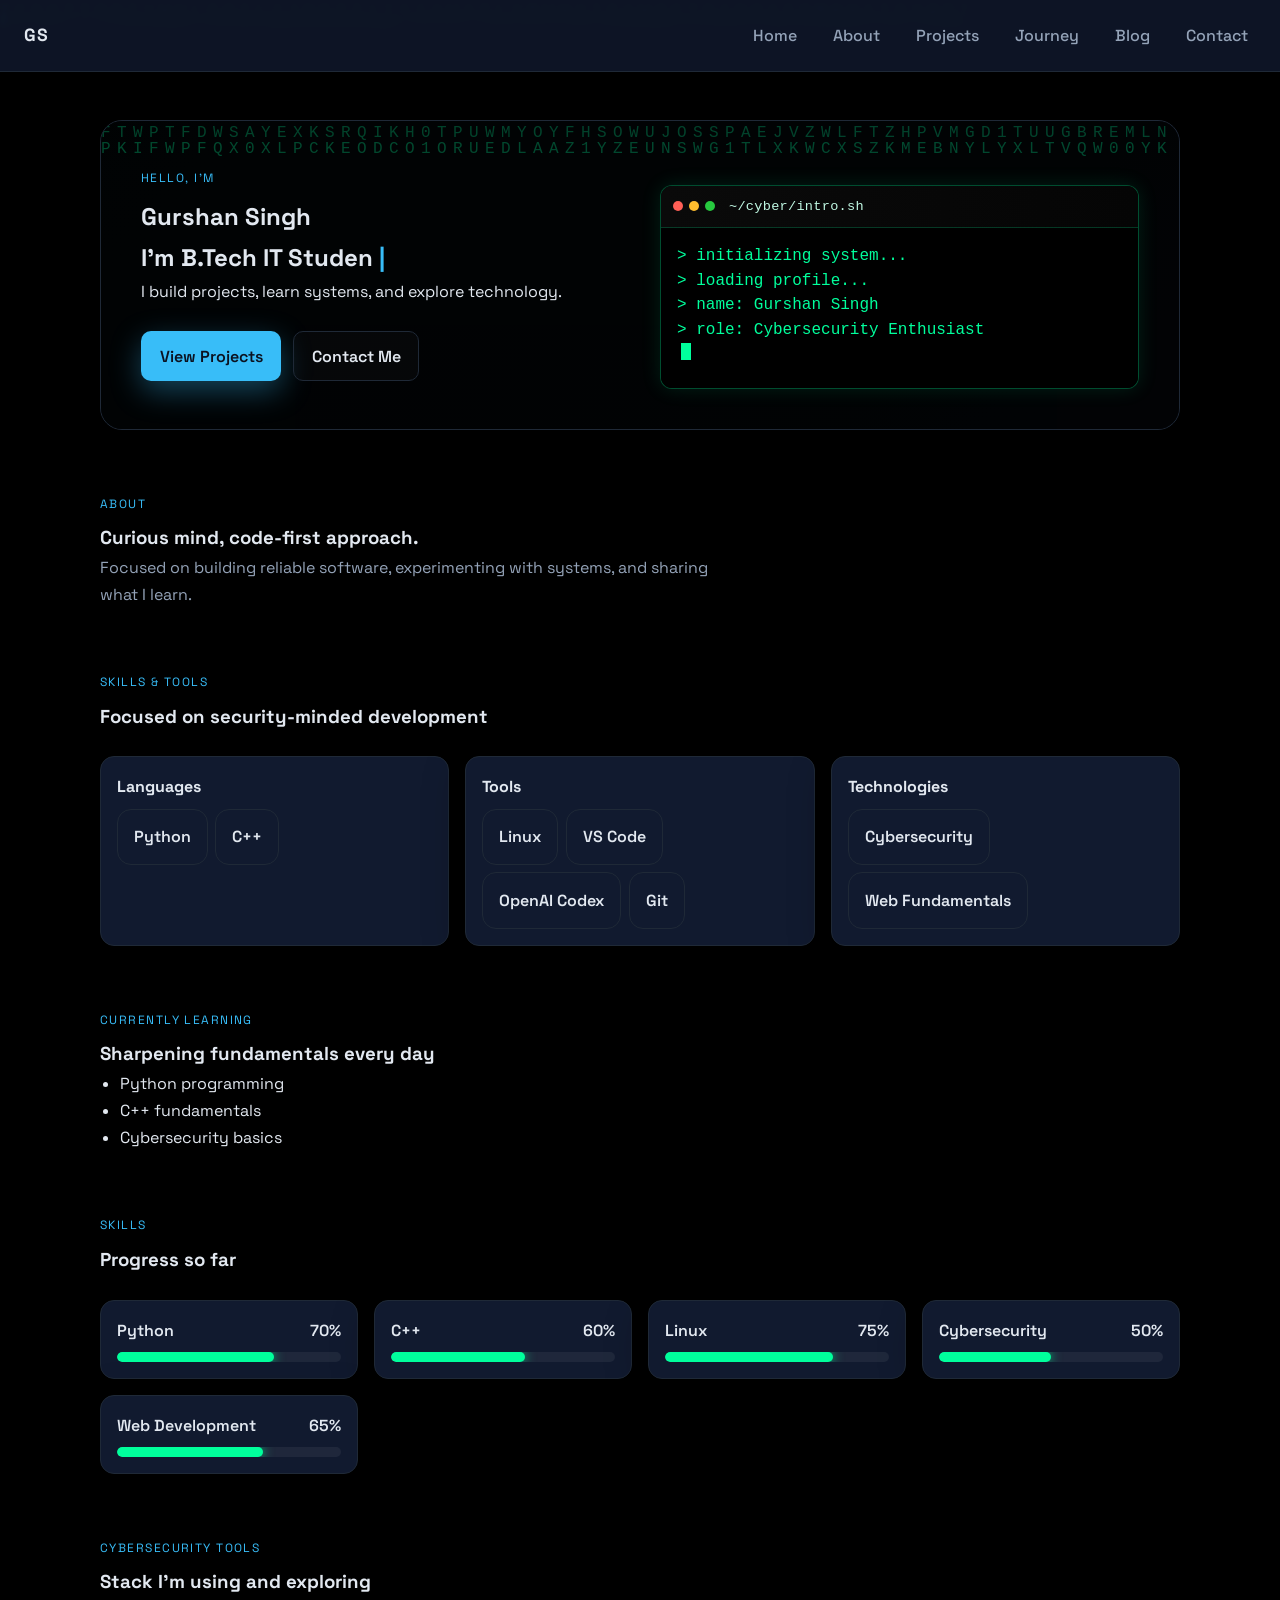
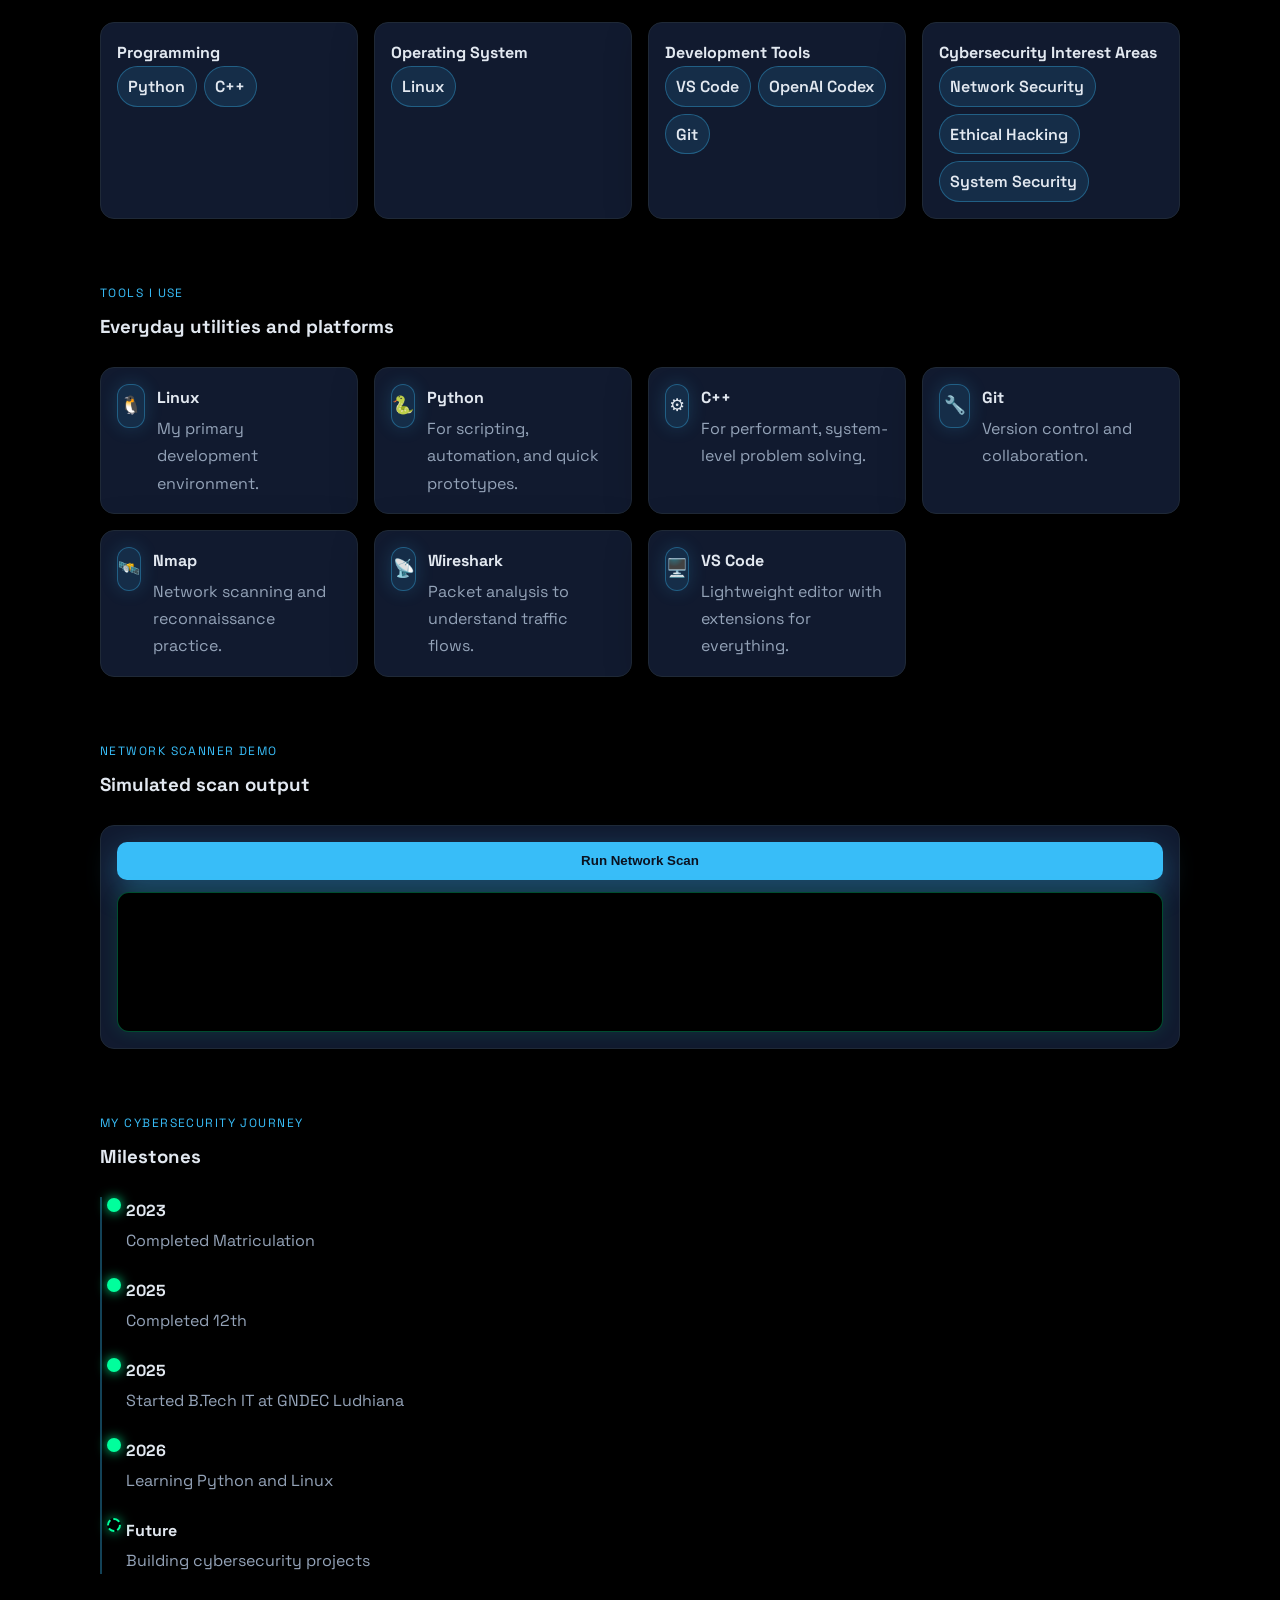
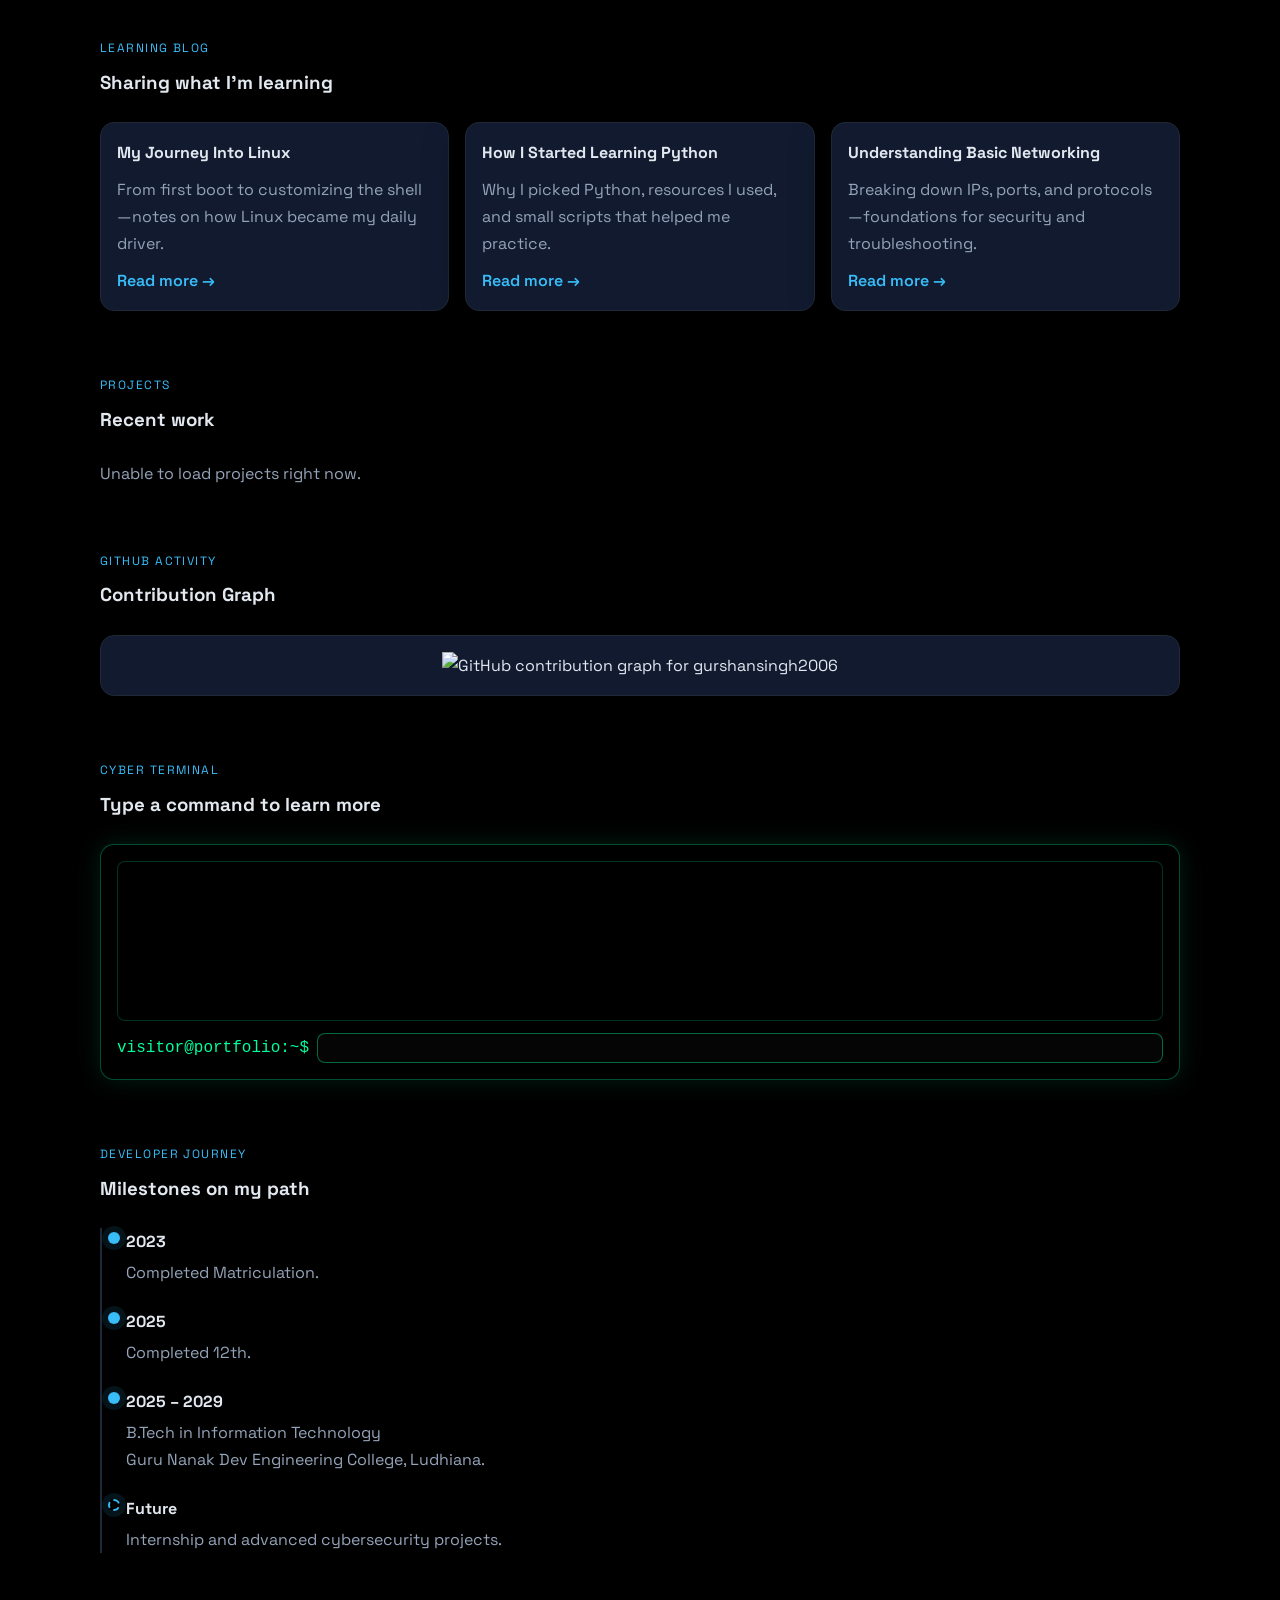
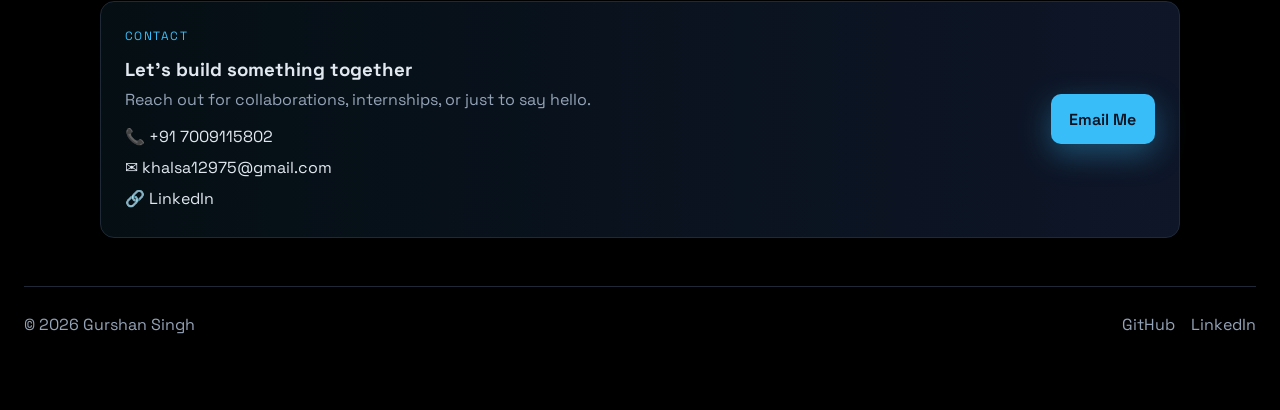
==== commit 5919a878: "cursor effect reoved" ====
--- a/index.html
+++ b/index.html
@@ -349,7 +349,7 @@
         <div id="terminal-screen" class="terminal-screen" aria-live="polite"></div>
         <form id="terminal-form" class="terminal-input-row" autocomplete="off">
           <span class="prompt">visitor@portfolio:~$</span>
-          <input id="terminal-input" type="text" name="command" aria-label="Terminal input" autofocus />
+          <input id="terminal-input" type="text" name="command" aria-label="Terminal input" />
         </form>
       </div>
     </section>
@@ -419,6 +419,5 @@
   <script src="js/matrix.js" defer></script>
   <script src="js/projects.js" defer></script>
   <script src="js/script.js" defer></script>
-  <div id="cursor"></div>
 </body>
 </html>
--- a/css/style.css
+++ b/css/style.css
@@ -27,7 +27,6 @@
   line-height: 1.7;
   min-height: 100vh;
   padding: 0 1.5rem 3rem;
-  cursor: none;
 }
 
 html {
@@ -202,25 +201,6 @@
   filter: blur(2px);
 }
 
-#cursor {
-  position: fixed;
-  top: 0;
-  left: 0;
-  width: 12px;
-  height: 12px;
-  margin-left: -6px;
-  margin-top: -6px;
-  border-radius: 50%;
-  background: #00ff9c;
-  pointer-events: none;
-  z-index: 1000;
-  transform: translate3d(-100px, -100px, 0) scale(1);
-  transition: transform 0.08s linear;
-}
-
-#cursor.hover {
-  transform: translate3d(var(--cx, -100px), var(--cy, -100px), 0) scale(1.15);
-}
 
 .eyebrow {
   text-transform: uppercase;
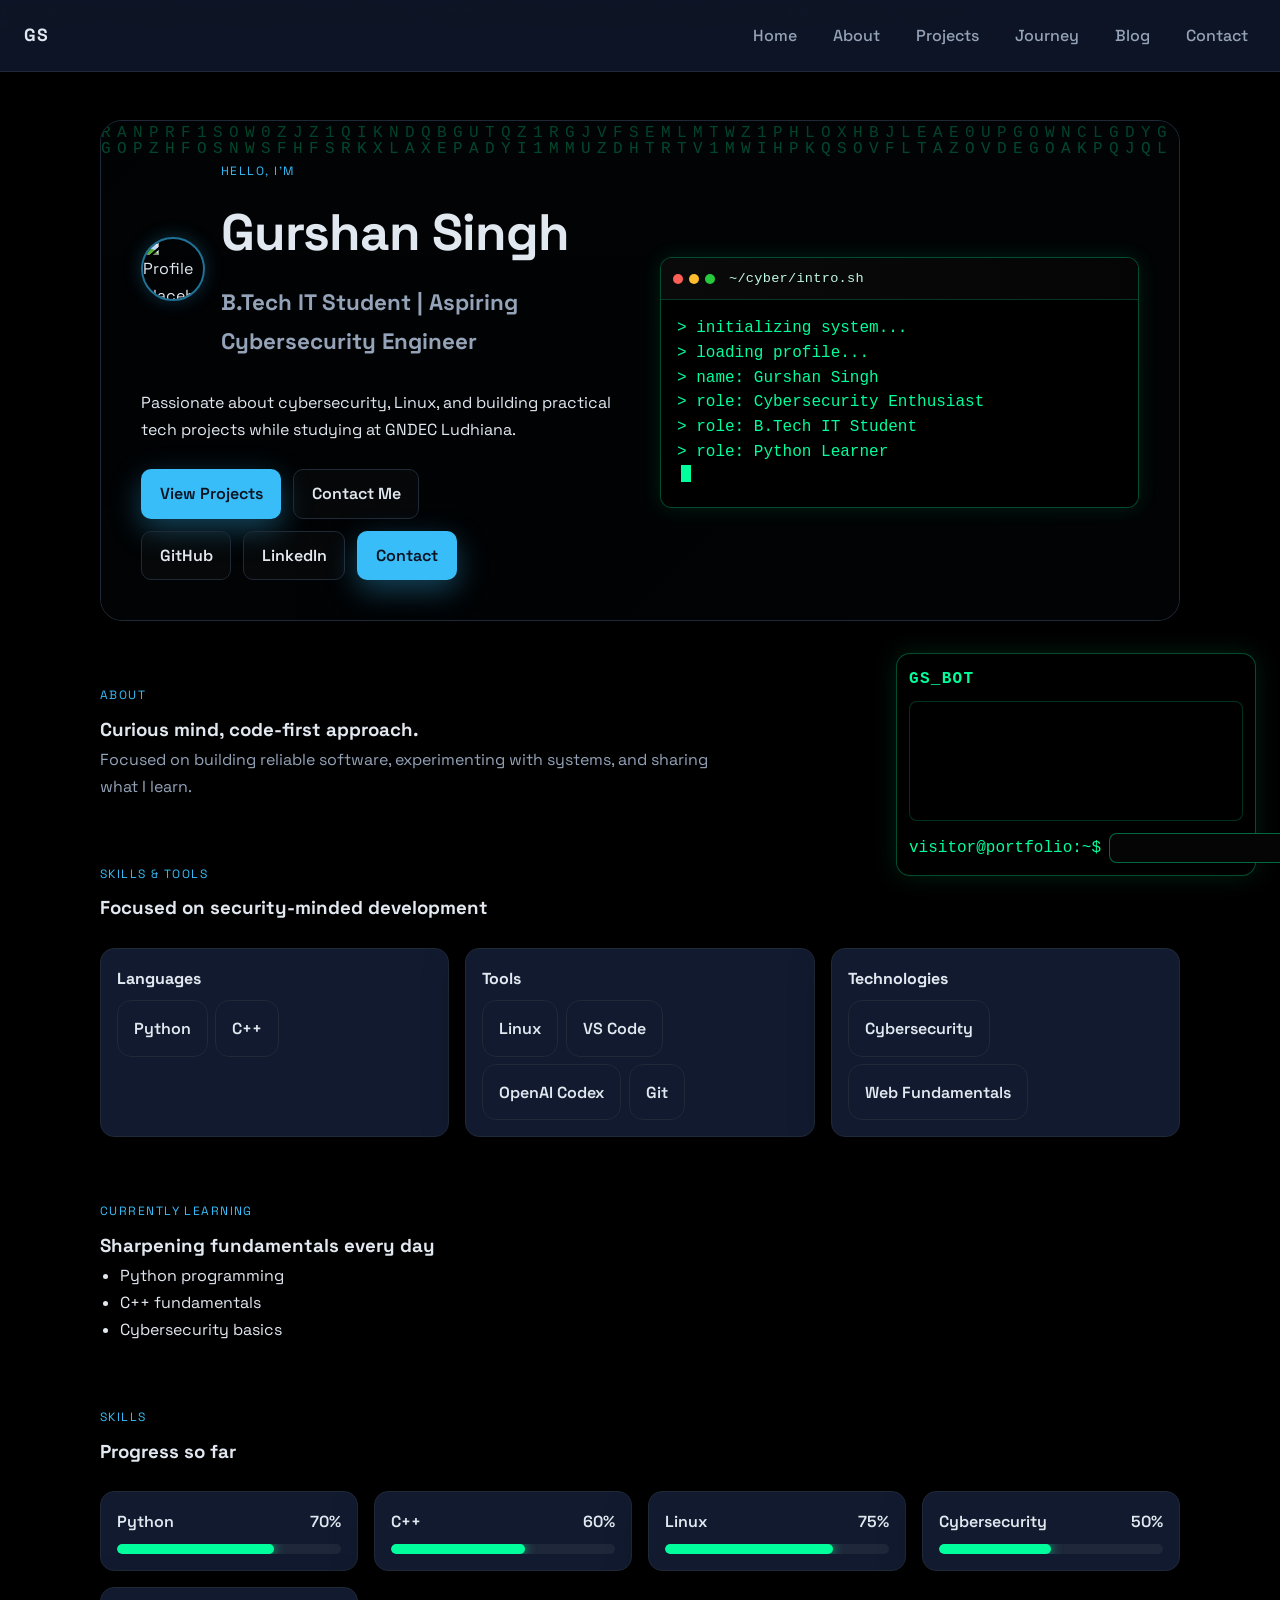
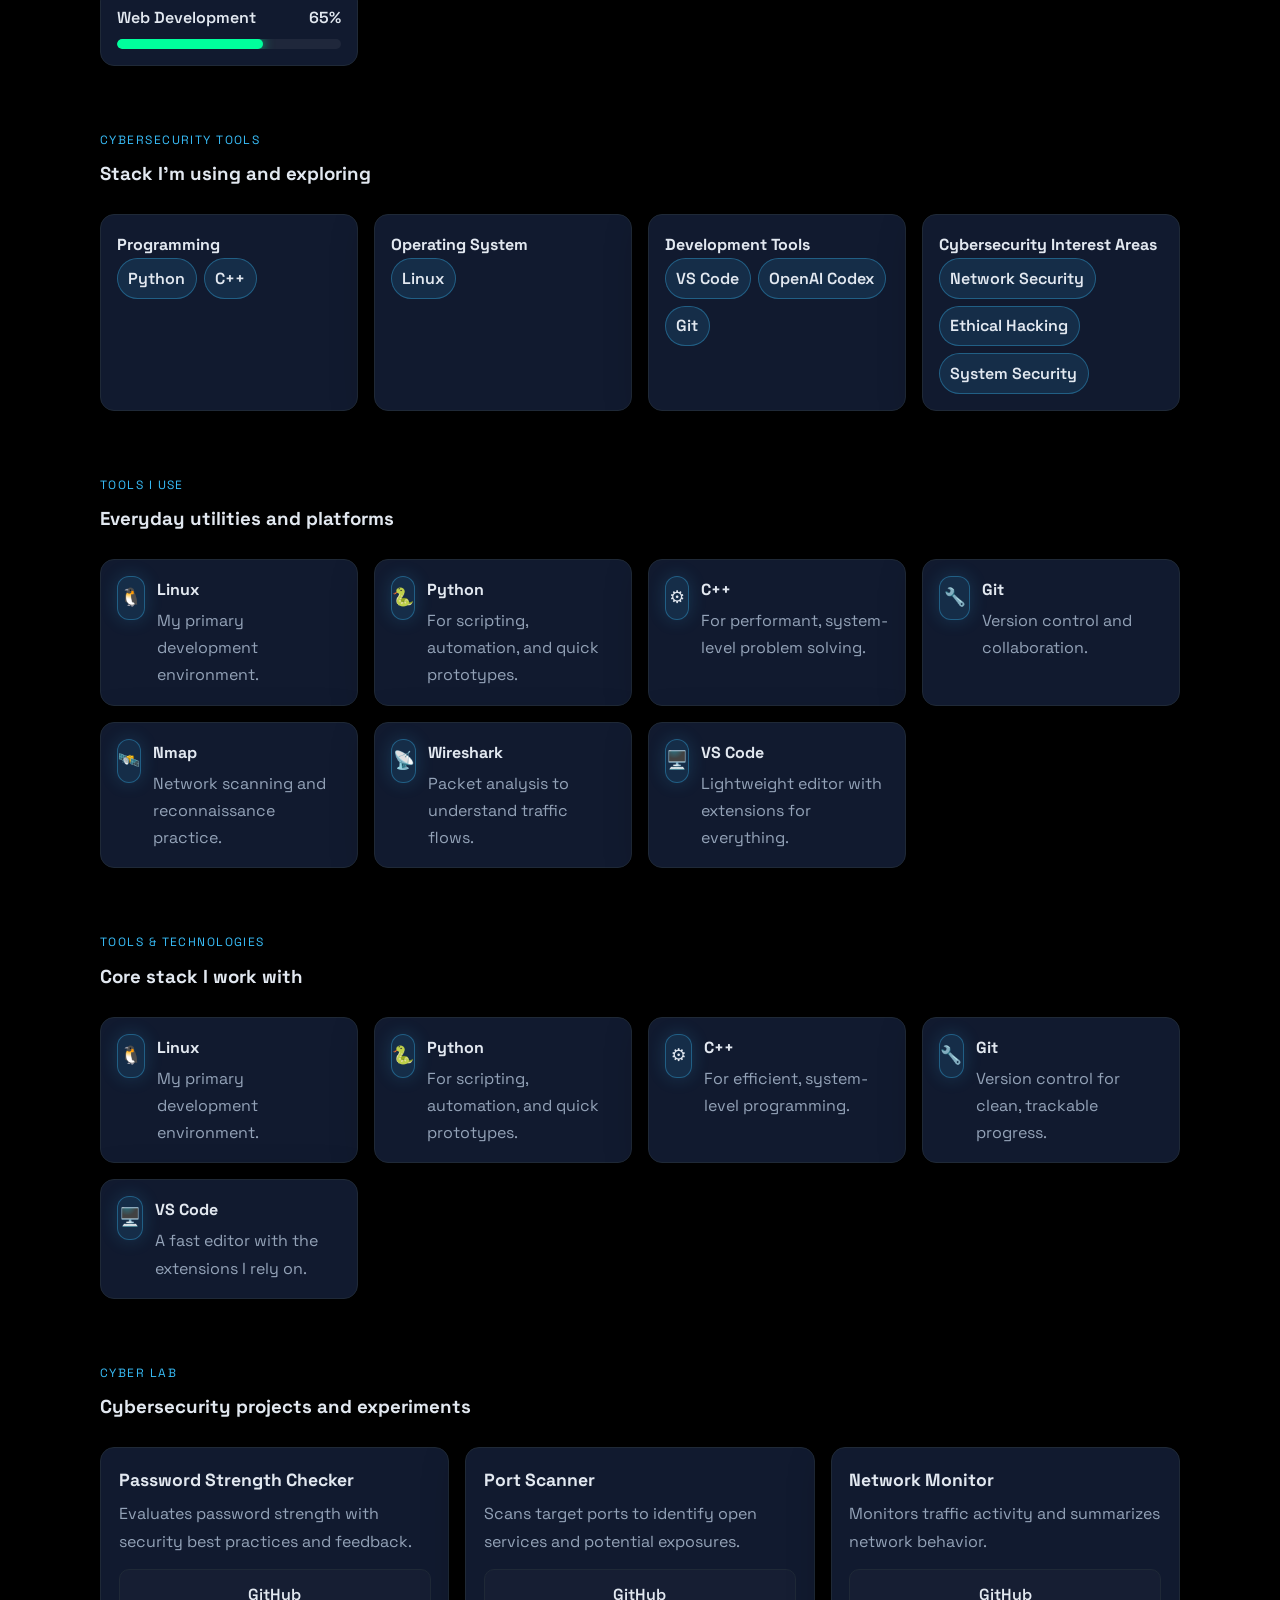
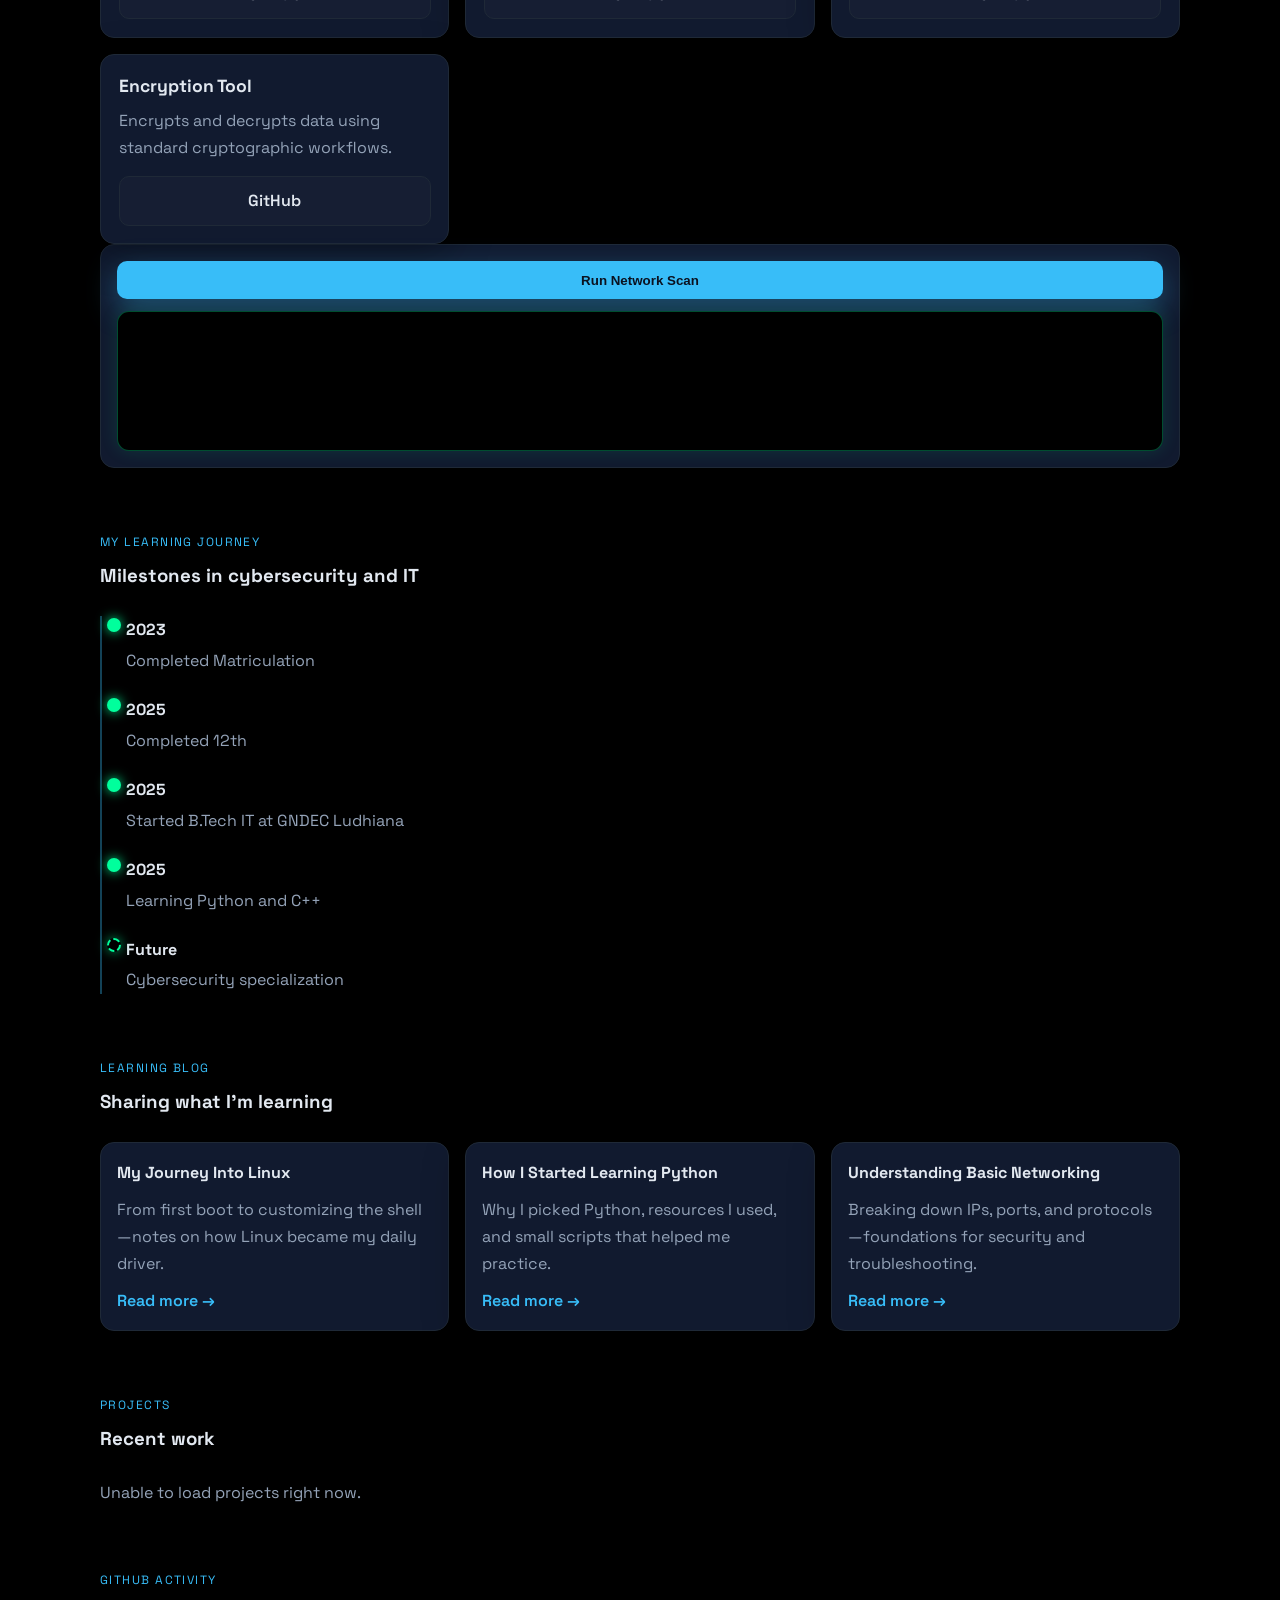
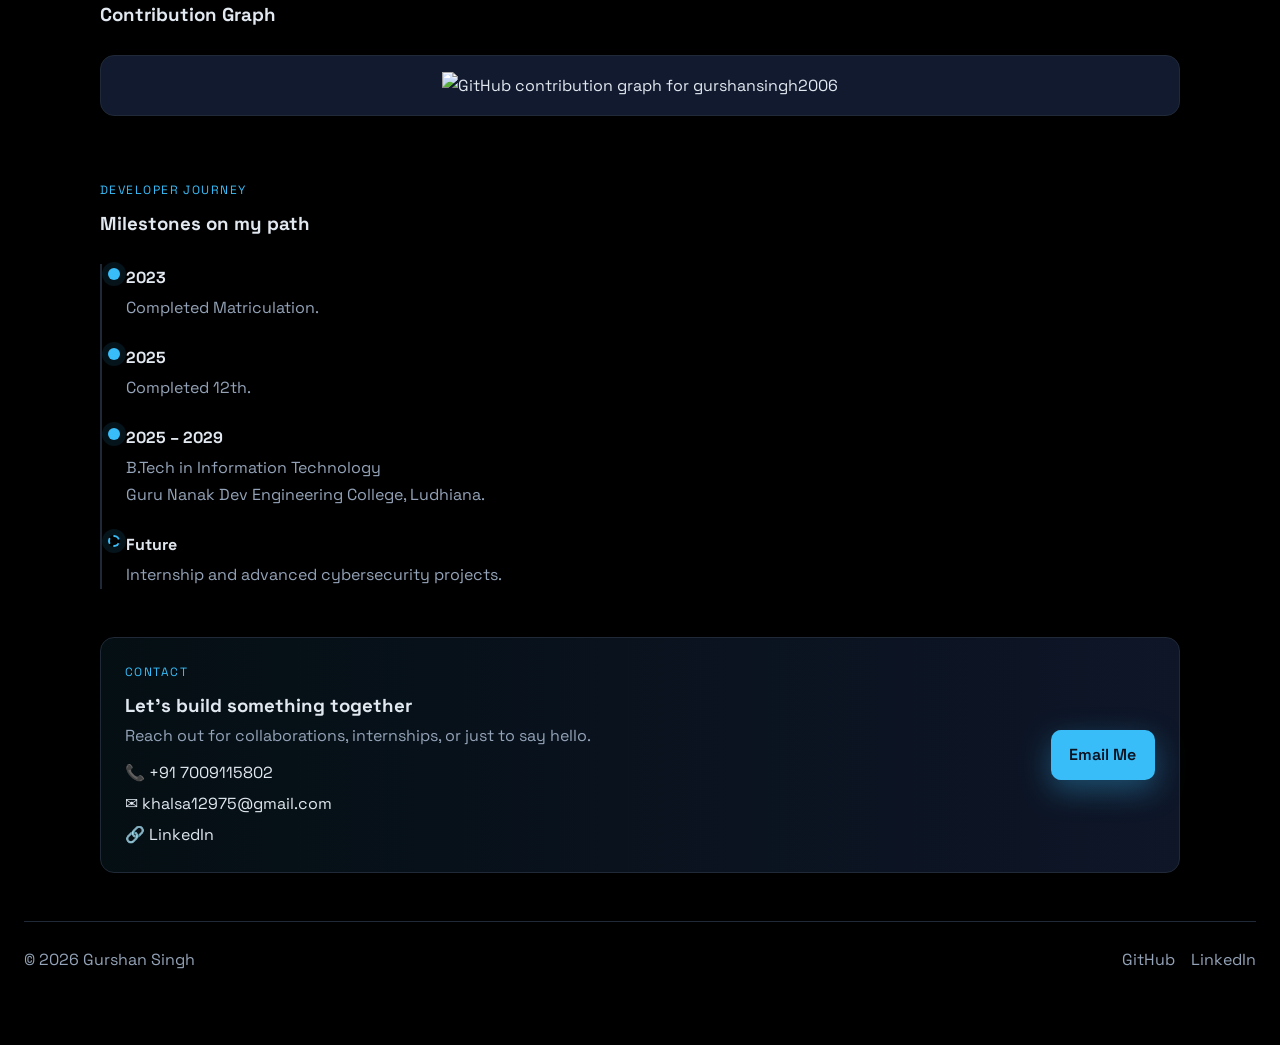
==== commit 2644e303: "added chat bot" ====
--- a/index.html
+++ b/index.html
@@ -3,7 +3,11 @@
 <head>
   <meta charset="UTF-8">
   <meta name="viewport" content="width=device-width, initial-scale=1.0">
-  <title>Gurshan Singh | Portfolio</title>
+  <title>Gurshan Singh | Cybersecurity Portfolio</title>
+  <meta name="description" content="Portfolio of Gurshan Singh, B.Tech IT student and aspiring cybersecurity engineer. Showcasing projects, skills, and learning journey.">
+  <meta name="robots" content="index, follow">
+  <meta name="author" content="Gurshan Singh">
+  <meta name="keywords" content="Gurshan Singh, cybersecurity portfolio, B.Tech IT, GNDEC Ludhiana, cybersecurity, Linux, Python, C++, projects, skills">
   <link rel="stylesheet" href="css/style.css">
 </head>
 <body id="home">
@@ -14,7 +18,7 @@
       <a href="#home">Home</a>
       <a href="#about">About</a>
       <a href="#projects">Projects</a>
-      <a href="#journey">Journey</a>
+      <a href="#learning-journey">Journey</a>
       <a href="blog.html">Blog</a>
       <a href="#contact">Contact</a>
     </nav>
@@ -29,13 +33,23 @@
       <div class="hero-overlay"></div>
       <div class="hero-container">
         <div class="hero-left">
-          <p class="eyebrow">Hello, I'm</p>
-          <h1>Gurshan Singh</h1>
-          <h2>I'm <span class="typing" aria-live="polite"></span></h2>
-          <p class="hero-desc">I build projects, learn systems, and explore technology.</p>
+          <div class="hero-id">
+            <img class="profile-img" src="https://via.placeholder.com/96" alt="Profile placeholder">
+            <div>
+              <p class="eyebrow">Hello, I'm</p>
+              <h1>Gurshan Singh</h1>
+              <h2>B.Tech IT Student | Aspiring Cybersecurity Engineer</h2>
+            </div>
+          </div>
+          <p class="hero-desc">Passionate about cybersecurity, Linux, and building practical tech projects while studying at GNDEC Ludhiana.</p>
           <div class="cta-group">
             <a class="btn primary" href="#projects">View Projects</a>
             <a class="btn ghost" href="#contact">Contact Me</a>
+          </div>
+          <div class="social-buttons">
+            <a class="btn ghost" href="https://github.com/gurshansingh2006" target="_blank" rel="noopener">GitHub</a>
+            <a class="btn ghost" href="https://linkedin.com" target="_blank" rel="noopener">LinkedIn</a>
+            <a class="btn primary" href="mailto:khalsa12975@gmail.com">Contact</a>
           </div>
         </div>
         <div class="hero-right">
@@ -241,10 +255,84 @@
       </div>
     </section>
 
-    <section class="section reveal fade" id="network-scan">
-      <div class="section-header">
-        <p class="eyebrow">Network Scanner Demo</p>
-        <h3>Simulated scan output</h3>
+    <section class="section reveal fade" id="tools-technologies">
+      <div class="section-header">
+        <p class="eyebrow">Tools & Technologies</p>
+        <h3>Core stack I work with</h3>
+      </div>
+      <div class="tools-grid cards">
+        <article class="tool-card icon-card">
+          <div class="tool-icon">🐧</div>
+          <div>
+            <h4>Linux</h4>
+            <p class="tool-desc">My primary development environment.</p>
+          </div>
+        </article>
+        <article class="tool-card icon-card">
+          <div class="tool-icon">🐍</div>
+          <div>
+            <h4>Python</h4>
+            <p class="tool-desc">For scripting, automation, and quick prototypes.</p>
+          </div>
+        </article>
+        <article class="tool-card icon-card">
+          <div class="tool-icon">⚙️</div>
+          <div>
+            <h4>C++</h4>
+            <p class="tool-desc">For efficient, system-level programming.</p>
+          </div>
+        </article>
+        <article class="tool-card icon-card">
+          <div class="tool-icon">🔧</div>
+          <div>
+            <h4>Git</h4>
+            <p class="tool-desc">Version control for clean, trackable progress.</p>
+          </div>
+        </article>
+        <article class="tool-card icon-card">
+          <div class="tool-icon">🖥️</div>
+          <div>
+            <h4>VS Code</h4>
+            <p class="tool-desc">A fast editor with the extensions I rely on.</p>
+          </div>
+        </article>
+      </div>
+    </section>
+
+    <section class="section reveal fade" id="cyber-lab">
+      <div class="section-header">
+        <p class="eyebrow">Cyber Lab</p>
+        <h3>Cybersecurity projects and experiments</h3>
+      </div>
+      <div class="projects-grid">
+        <article class="project-card">
+          <div class="project-meta">
+            <h4>Password Strength Checker</h4>
+            <p>Evaluates password strength with security best practices and feedback.</p>
+          </div>
+          <a class="btn ghost" href="https://github.com/gurshansingh2006" target="_blank" rel="noopener">GitHub</a>
+        </article>
+        <article class="project-card">
+          <div class="project-meta">
+            <h4>Port Scanner</h4>
+            <p>Scans target ports to identify open services and potential exposures.</p>
+          </div>
+          <a class="btn ghost" href="https://github.com/gurshansingh2006" target="_blank" rel="noopener">GitHub</a>
+        </article>
+        <article class="project-card">
+          <div class="project-meta">
+            <h4>Network Monitor</h4>
+            <p>Monitors traffic activity and summarizes network behavior.</p>
+          </div>
+          <a class="btn ghost" href="https://github.com/gurshansingh2006" target="_blank" rel="noopener">GitHub</a>
+        </article>
+        <article class="project-card">
+          <div class="project-meta">
+            <h4>Encryption Tool</h4>
+            <p>Encrypts and decrypts data using standard cryptographic workflows.</p>
+          </div>
+          <a class="btn ghost" href="https://github.com/gurshansingh2006" target="_blank" rel="noopener">GitHub</a>
+        </article>
       </div>
       <div class="scan-card">
         <button class="btn primary" id="run-scan">Run Network Scan</button>
@@ -252,10 +340,10 @@
       </div>
     </section>
 
-    <section class="section reveal fade" id="cyber-journey">
-      <div class="section-header">
-        <p class="eyebrow">My Cybersecurity Journey</p>
-        <h3>Milestones</h3>
+    <section class="section reveal fade" id="learning-journey">
+      <div class="section-header">
+        <p class="eyebrow">My Learning Journey</p>
+        <h3>Milestones in cybersecurity and IT</h3>
       </div>
       <div class="journey-timeline">
         <div class="journey-item">
@@ -282,15 +370,15 @@
         <div class="journey-item">
           <div class="journey-dot"></div>
           <div class="journey-text">
-            <p class="journey-year">2026</p>
-            <p class="journey-desc">Learning Python and Linux</p>
+            <p class="journey-year">2025</p>
+            <p class="journey-desc">Learning Python and C++</p>
           </div>
         </div>
         <div class="journey-item future">
           <div class="journey-dot"></div>
           <div class="journey-text">
             <p class="journey-year">Future</p>
-            <p class="journey-desc">Building cybersecurity projects</p>
+            <p class="journey-desc">Cybersecurity specialization</p>
           </div>
         </div>
       </div>
@@ -332,7 +420,7 @@
 
     <section class="section reveal fade" id="github-activity">
       <div class="section-header">
-        <p class="eyebrow">GitHub Activity</p>
+        <p class="eyebrow">GITHUB ACTIVITY</p>
         <h3>Contribution Graph</h3>
       </div>
       <div class="github-chart">
@@ -340,12 +428,9 @@
       </div>
     </section>
 
-    <section class="section reveal fade" id="cyber-terminal">
-      <div class="section-header">
-        <p class="eyebrow">Cyber Terminal</p>
-        <h3>Type a command to learn more</h3>
-      </div>
+    <section class="section" id="cyber-terminal">
       <div class="cyber-terminal">
+        <div class="bot-title">GS_BOT</div>
         <div id="terminal-screen" class="terminal-screen" aria-live="polite"></div>
         <form id="terminal-form" class="terminal-input-row" autocomplete="off">
           <span class="prompt">visitor@portfolio:~$</span>
--- a/css/style.css
+++ b/css/style.css
@@ -141,16 +141,32 @@
   z-index: 1;
 }
 
-.hero-text h1 {
+.hero-left h1 {
   font-size: clamp(2.4rem, 4vw, 3.2rem);
   margin-bottom: 0.5rem;
   letter-spacing: -0.02em;
 }
 
-.hero-text h2 {
+.hero-left h2 {
   font-size: clamp(1.1rem, 2vw, 1.4rem);
   color: var(--muted);
   margin-bottom: 1rem;
+}
+
+.hero-id {
+  display: flex;
+  align-items: center;
+  gap: 1rem;
+  margin-bottom: 0.75rem;
+}
+
+.profile-img {
+  width: 64px;
+  height: 64px;
+  border-radius: 50%;
+  border: 2px solid rgba(56, 189, 248, 0.6);
+  box-shadow: 0 0 18px rgba(56, 189, 248, 0.25);
+  object-fit: cover;
 }
 
 .typing {
@@ -214,6 +230,13 @@
   display: flex;
   gap: 0.75rem;
   flex-wrap: wrap;
+}
+
+.social-buttons {
+  display: flex;
+  gap: 0.75rem;
+  flex-wrap: wrap;
+  margin-top: 0.75rem;
 }
 
 .terminal {
@@ -570,11 +593,12 @@
   border: 1px solid rgba(0, 255, 156, 0.3);
   border-radius: 14px;
   box-shadow: 0 0 25px rgba(0, 255, 156, 0.12);
-  padding: 1rem;
+  padding: 0.75rem;
 }
 
 .terminal-screen {
-  min-height: 160px;
+  min-height: 120px;
+  max-height: 220px;
   padding: 0.5rem;
   background: #000;
   overflow-y: auto;
@@ -611,6 +635,34 @@
 
 #terminal-input:focus {
   box-shadow: 0 0 0 2px rgba(0, 255, 156, 0.25);
+}
+
+#cyber-terminal {
+  position: fixed;
+  right: 1.5rem;
+  bottom: 1.5rem;
+  width: min(360px, calc(100vw - 2rem));
+  z-index: 12;
+  margin: 0;
+}
+
+.bot-title {
+  font-weight: 700;
+  letter-spacing: 0.08em;
+  margin-bottom: 0.5rem;
+  color: #00ff9c;
+}
+
+@media (max-width: 640px) {
+  #cyber-terminal {
+    right: 1rem;
+    bottom: 1rem;
+    width: calc(100vw - 2rem);
+  }
+
+  .terminal-screen {
+    max-height: 180px;
+  }
 }
 
 .skills-grid span {
@@ -866,6 +918,42 @@
     padding: 1.75rem;
   }
 
+  .hero-left h1 {
+    font-size: clamp(2rem, 7vw, 2.6rem);
+  }
+
+  .hero-left h2 {
+    font-size: clamp(1rem, 4.5vw, 1.2rem);
+  }
+
+  .hero-container {
+    gap: 1.5rem;
+  }
+
+  #cyber-terminal {
+    position: static;
+    width: 100%;
+    margin-top: 1.25rem;
+    z-index: auto;
+  }
+
+  .terminal-screen {
+    max-height: 160px;
+  }
+
+  .btn {
+    padding: 0.75rem 1.1rem;
+    min-height: 44px;
+  }
+
+  .projects-grid,
+  .tools-grid,
+  .blog-grid,
+  .progress-grid,
+  .skills-grid.grouped {
+    grid-template-columns: 1fr;
+  }
+
   .contact-card {
     flex-direction: column;
     align-items: flex-start;
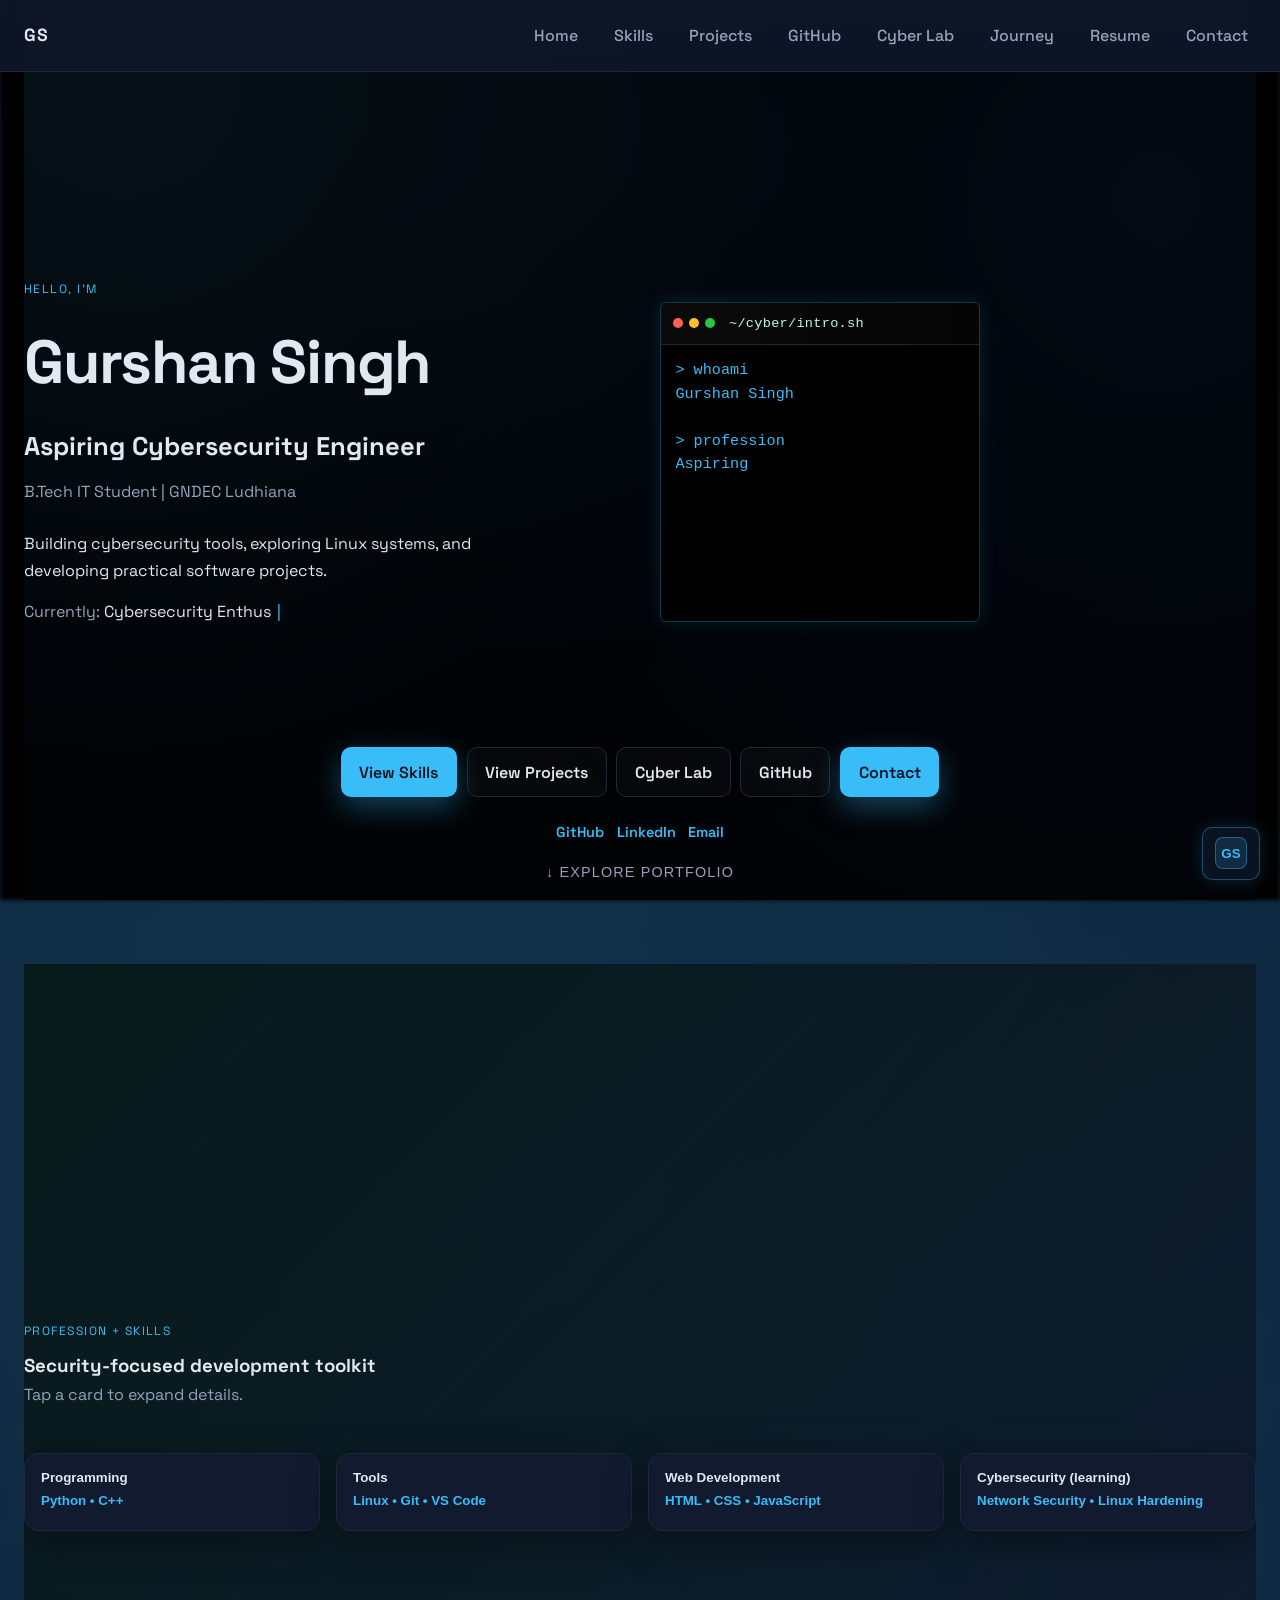
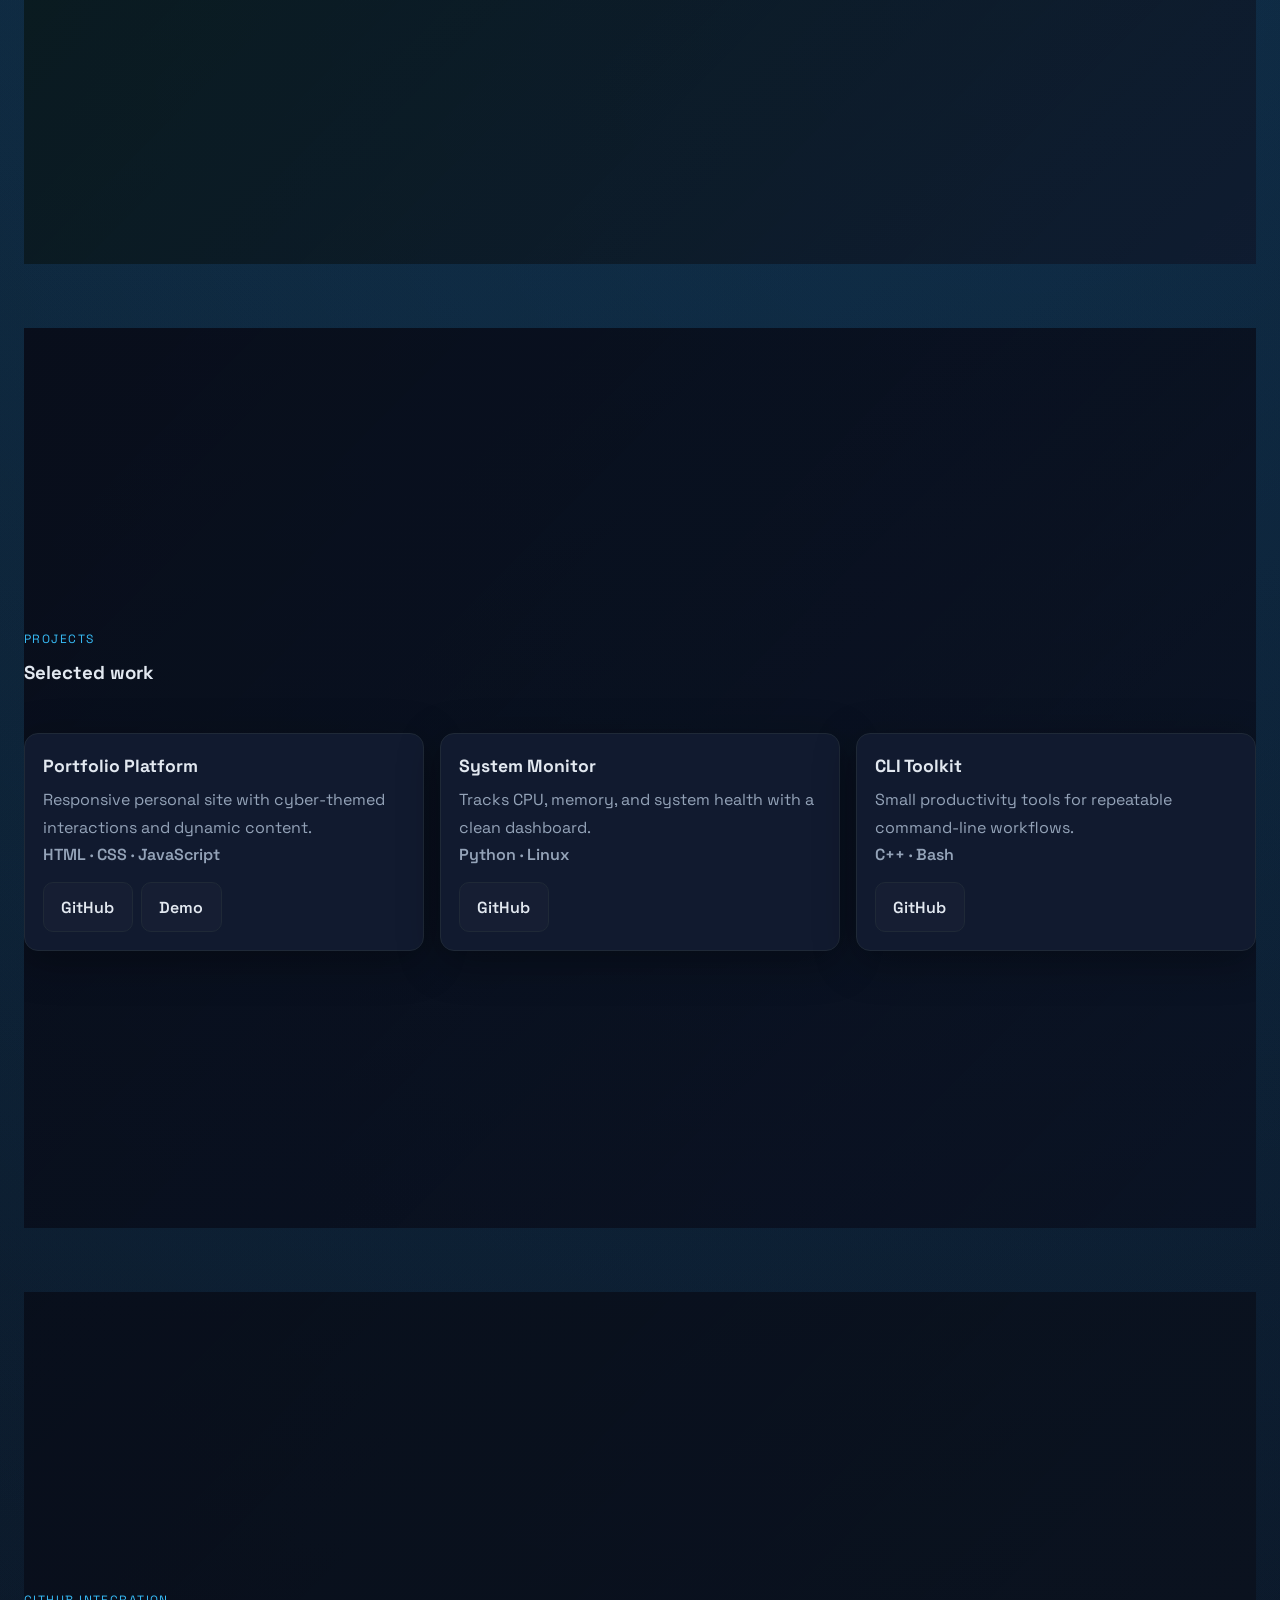
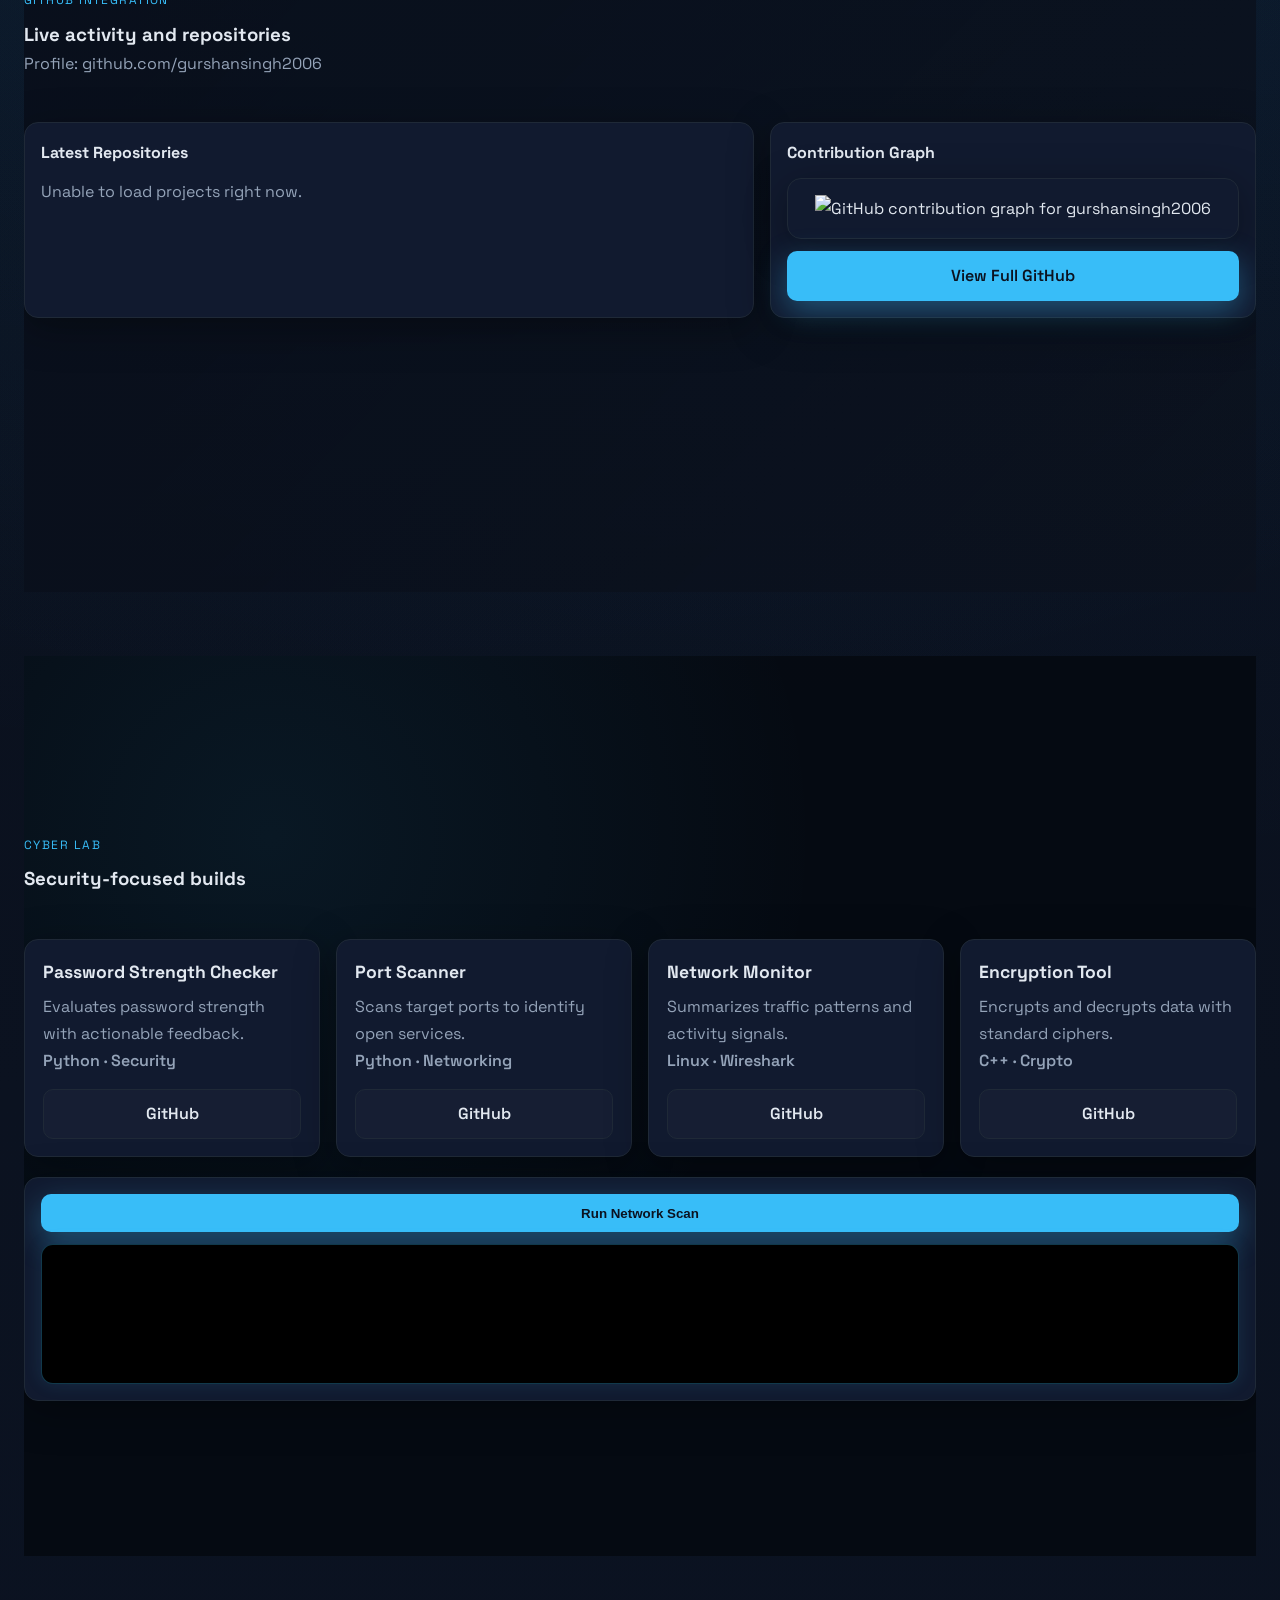
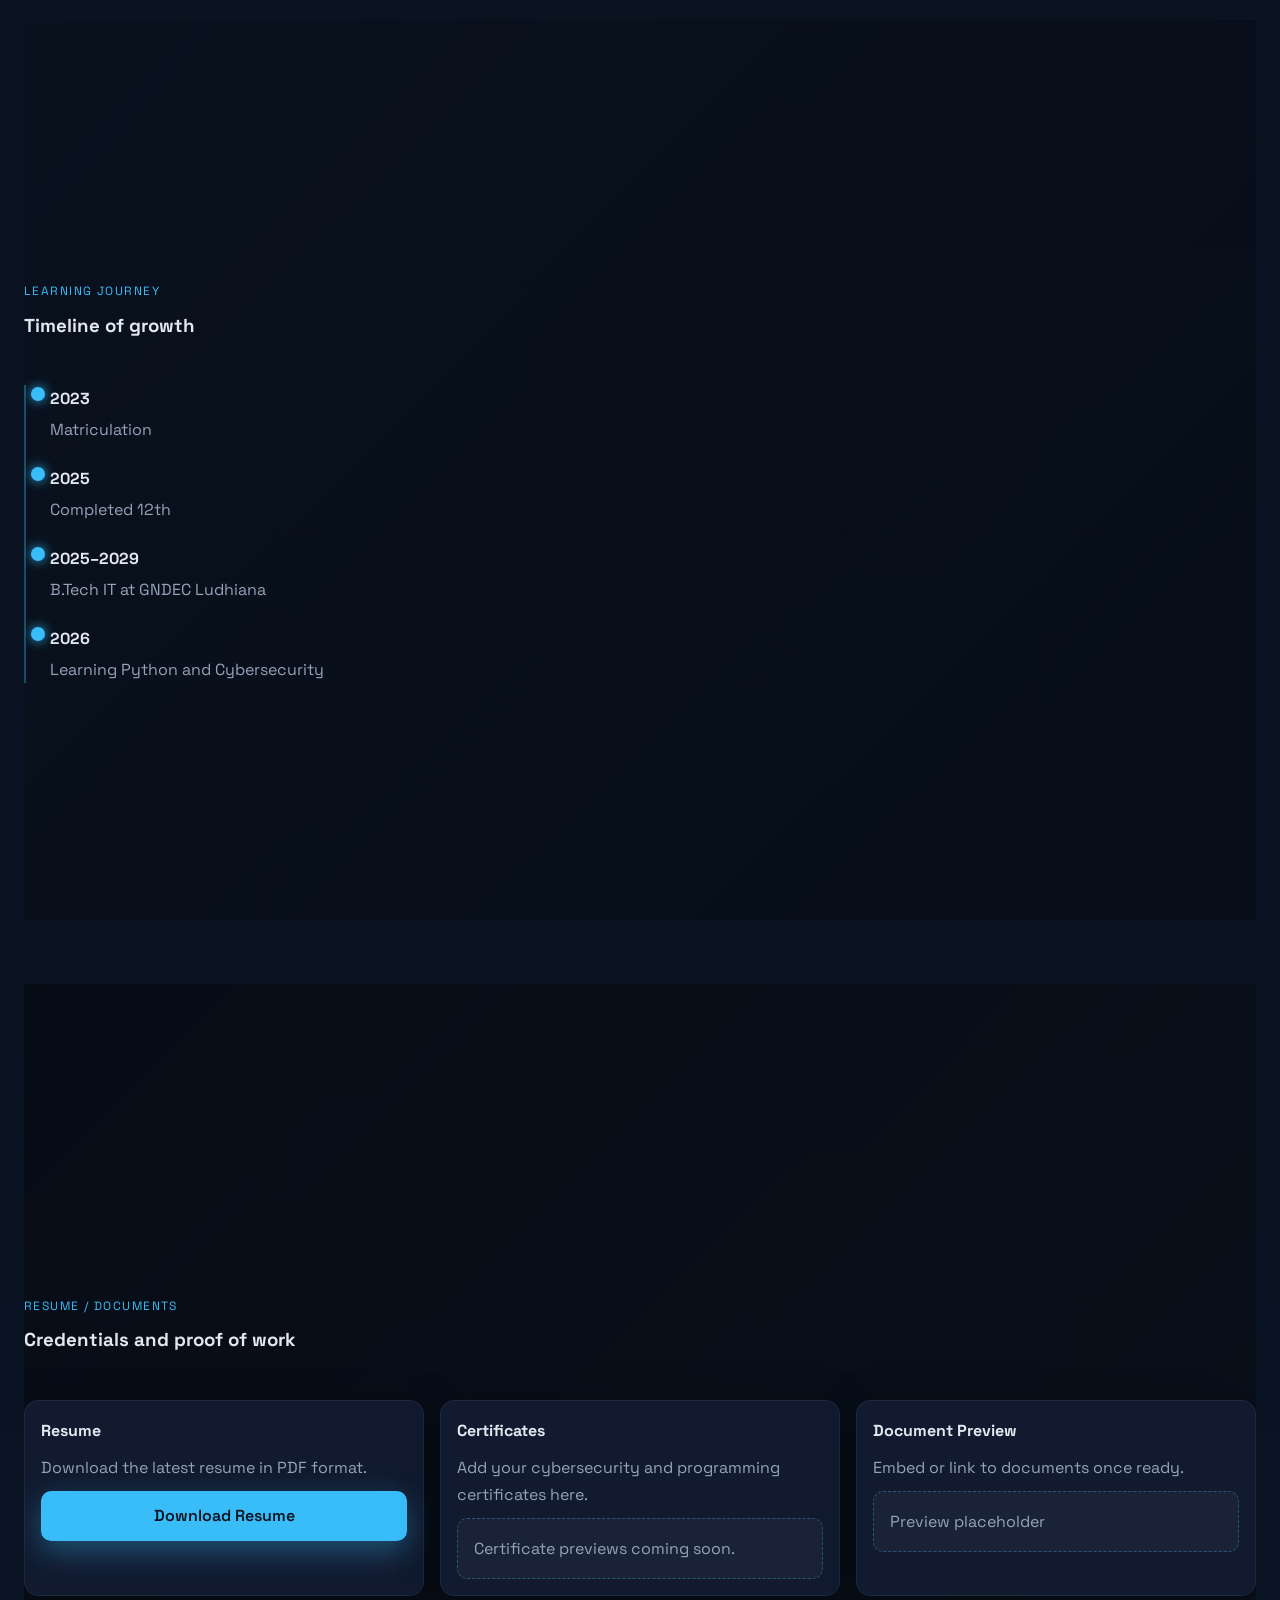
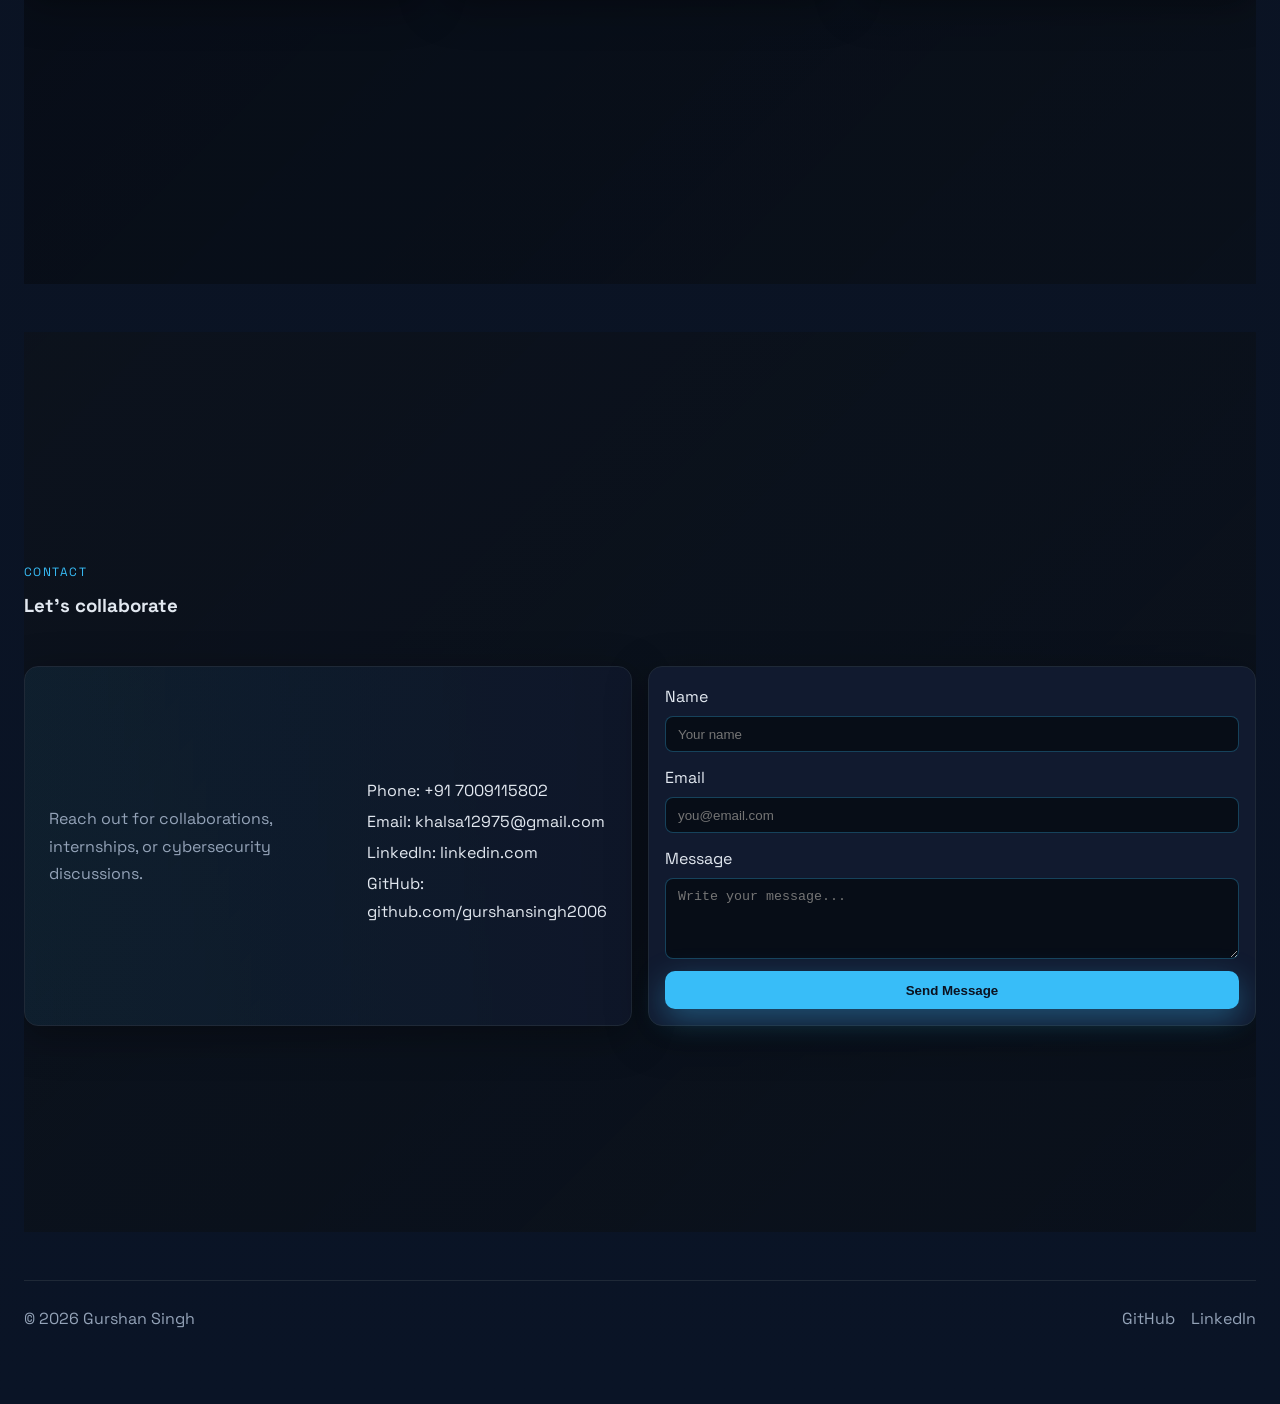
==== commit 9dcdb766: "major chnges in website" ====
--- a/index.html
+++ b/index.html
@@ -15,11 +15,13 @@
   <header class="navbar">
     <div class="nav-brand">GS</div>
     <nav class="nav-links">
-      <a href="#home">Home</a>
-      <a href="#about">About</a>
+      <a href="#hero">Home</a>
+      <a href="#skills">Skills</a>
       <a href="#projects">Projects</a>
+      <a href="#github">GitHub</a>
+      <a href="#cyber-lab">Cyber Lab</a>
       <a href="#learning-journey">Journey</a>
-      <a href="blog.html">Blog</a>
+      <a href="#documents">Resume</a>
       <a href="#contact">Contact</a>
     </nav>
     <button class="nav-toggle" aria-label="Toggle navigation">
@@ -28,29 +30,22 @@
   </header>
 
   <main>
-    <section class="hero reveal slide-up" id="hero">
+    <section class="hero reveal slide-up fullpage" id="hero">
       <canvas id="matrix-canvas" aria-hidden="true"></canvas>
       <div class="hero-overlay"></div>
+      <div class="hero-glow"></div>
       <div class="hero-container">
         <div class="hero-left">
           <div class="hero-id">
-            <img class="profile-img" src="https://via.placeholder.com/96" alt="Profile placeholder">
             <div>
               <p class="eyebrow">Hello, I'm</p>
               <h1>Gurshan Singh</h1>
-              <h2>B.Tech IT Student | Aspiring Cybersecurity Engineer</h2>
+              <h2>Aspiring Cybersecurity Engineer</h2>
+              <p class="hero-subtitle">B.Tech IT Student | GNDEC Ludhiana</p>
             </div>
           </div>
-          <p class="hero-desc">Passionate about cybersecurity, Linux, and building practical tech projects while studying at GNDEC Ludhiana.</p>
-          <div class="cta-group">
-            <a class="btn primary" href="#projects">View Projects</a>
-            <a class="btn ghost" href="#contact">Contact Me</a>
-          </div>
-          <div class="social-buttons">
-            <a class="btn ghost" href="https://github.com/gurshansingh2006" target="_blank" rel="noopener">GitHub</a>
-            <a class="btn ghost" href="https://linkedin.com" target="_blank" rel="noopener">LinkedIn</a>
-            <a class="btn primary" href="mailto:khalsa12975@gmail.com">Contact</a>
-          </div>
+          <p class="hero-desc">Building cybersecurity tools, exploring Linux systems, and developing practical software projects.</p>
+          <p class="hero-typing">Currently: <span class="typing" aria-live="polite"></span></p>
         </div>
         <div class="hero-right">
           <div class="terminal" aria-live="polite">
@@ -61,275 +56,156 @@
               <span class="terminal-title">~/cyber/intro.sh</span>
             </div>
             <div class="terminal-body">
-              <div id="terminal-output"></div><span class="terminal-cursor" aria-hidden="true"></span>
+              <div class="mini-terminal" id="hero-terminal-output"></div>
             </div>
           </div>
         </div>
       </div>
-    </section>
-
-    <section class="section reveal fade" id="about">
-      <div class="section-header">
-        <p class="eyebrow">About</p>
-        <h3>Curious mind, code-first approach.</h3>
-        <p class="section-desc">Focused on building reliable software, experimenting with systems, and sharing what I learn.</p>
-      </div>
-    </section>
-
-    <section class="section reveal fade" id="skills">
-      <div class="section-header">
-        <p class="eyebrow">Skills & Tools</p>
-        <h3>Focused on security-minded development</h3>
-      </div>
-      <div class="skills-grid grouped">
-        <div class="skill-card">
-          <h4>Languages</h4>
-          <div class="chip-row">
-            <span class="chip">Python</span>
-            <span class="chip">C++</span>
-          </div>
-        </div>
-        <div class="skill-card">
+      <div class="hero-cta-footer">
+        <div class="hero-actions">
+          <a class="btn primary" href="#skills">View Skills</a>
+          <a class="btn ghost" href="#projects">View Projects</a>
+          <a class="btn ghost" href="#cyber-lab">Cyber Lab</a>
+          <a class="btn ghost" href="#github">GitHub</a>
+          <a class="btn primary" href="#contact">Contact</a>
+        </div>
+        <div class="hero-socials">
+          <a class="social-link" href="https://github.com/gurshansingh2006" target="_blank" rel="noopener" aria-label="GitHub">GitHub</a>
+          <a class="social-link" href="https://linkedin.com" target="_blank" rel="noopener" aria-label="LinkedIn">LinkedIn</a>
+          <a class="social-link" href="mailto:khalsa12975@gmail.com" aria-label="Email">Email</a>
+        </div>
+      </div>
+      <button class="scroll-indicator" type="button" data-target="#skills">↓ Explore Portfolio</button>
+    </section>
+
+    <section class="section reveal fade fullpage" id="skills">
+      <div class="section-header">
+        <p class="eyebrow">Profession + Skills</p>
+        <h3>Security-focused development toolkit</h3>
+        <p class="section-desc">Tap a card to expand details.</p>
+      </div>
+      <div class="skills-cards">
+        <button class="skill-card expand-card" type="button" aria-expanded="false">
+          <h4>Programming</h4>
+          <p class="skill-tags">Python • C++</p>
+          <p class="skill-desc">Building scripts, automations, and systems-level tooling with a security mindset.</p>
+        </button>
+        <button class="skill-card expand-card" type="button" aria-expanded="false">
           <h4>Tools</h4>
-          <div class="chip-row">
-            <span class="chip">Linux</span>
-            <span class="chip">VS Code</span>
-            <span class="chip">OpenAI Codex</span>
-            <span class="chip">Git</span>
-          </div>
-        </div>
-        <div class="skill-card">
-          <h4>Technologies</h4>
-          <div class="chip-row">
-            <span class="chip">Cybersecurity</span>
-            <span class="chip">Web Fundamentals</span>
-          </div>
-        </div>
-      </div>
-    </section>
-
-    <section class="section reveal fade" id="learning">
-      <div class="section-header">
-        <p class="eyebrow">Currently Learning</p>
-        <h3>Sharpening fundamentals every day</h3>
-        <ul class="learning-list">
-          <li>Python programming</li>
-          <li>C++ fundamentals</li>
-          <li>Cybersecurity basics</li>
-        </ul>
-      </div>
-    </section>
-
-    <section class="section reveal fade" id="skills-progress">
-      <div class="section-header">
-        <p class="eyebrow">Skills</p>
-        <h3>Progress so far</h3>
-      </div>
-      <div class="progress-grid">
-        <div class="progress-item">
-          <div class="progress-label">
-            <span>Python</span><span>70%</span>
-          </div>
-          <div class="progress-bar"><div class="progress-fill" data-target="70"></div></div>
-        </div>
-        <div class="progress-item">
-          <div class="progress-label">
-            <span>C++</span><span>60%</span>
-          </div>
-          <div class="progress-bar"><div class="progress-fill" data-target="60"></div></div>
-        </div>
-        <div class="progress-item">
-          <div class="progress-label">
-            <span>Linux</span><span>75%</span>
-          </div>
-          <div class="progress-bar"><div class="progress-fill" data-target="75"></div></div>
-        </div>
-        <div class="progress-item">
-          <div class="progress-label">
-            <span>Cybersecurity</span><span>50%</span>
-          </div>
-          <div class="progress-bar"><div class="progress-fill" data-target="50"></div></div>
-        </div>
-        <div class="progress-item">
-          <div class="progress-label">
-            <span>Web Development</span><span>65%</span>
-          </div>
-          <div class="progress-bar"><div class="progress-fill" data-target="65"></div></div>
-        </div>
-      </div>
-    </section>
-
-    <section class="section reveal fade" id="cyber-tools">
-      <div class="section-header">
-        <p class="eyebrow">Cybersecurity Tools</p>
-        <h3>Stack I'm using and exploring</h3>
-      </div>
-      <div class="tools-grid">
-        <article class="tool-card">
-          <h4>Programming</h4>
-          <div class="chip-row">
-            <span class="chip">Python</span>
-            <span class="chip">C++</span>
-          </div>
-        </article>
-        <article class="tool-card">
-          <h4>Operating System</h4>
-          <div class="chip-row">
-            <span class="chip">Linux</span>
-          </div>
-        </article>
-        <article class="tool-card">
-          <h4>Development Tools</h4>
-          <div class="chip-row">
-            <span class="chip">VS Code</span>
-            <span class="chip">OpenAI Codex</span>
-            <span class="chip">Git</span>
-          </div>
-        </article>
-        <article class="tool-card">
-          <h4>Cybersecurity Interest Areas</h4>
-          <div class="chip-row">
-            <span class="chip">Network Security</span>
-            <span class="chip">Ethical Hacking</span>
-            <span class="chip">System Security</span>
-          </div>
-        </article>
-      </div>
-    </section>
-
-    <section class="section reveal fade" id="tools-i-use">
-      <div class="section-header">
-        <p class="eyebrow">Tools I Use</p>
-        <h3>Everyday utilities and platforms</h3>
-      </div>
-      <div class="tools-grid cards">
-        <article class="tool-card icon-card">
-          <div class="tool-icon">🐧</div>
-          <div>
-            <h4>Linux</h4>
-            <p class="tool-desc">My primary development environment.</p>
-          </div>
-        </article>
-        <article class="tool-card icon-card">
-          <div class="tool-icon">🐍</div>
-          <div>
-            <h4>Python</h4>
-            <p class="tool-desc">For scripting, automation, and quick prototypes.</p>
-          </div>
-        </article>
-        <article class="tool-card icon-card">
-          <div class="tool-icon">⚙️</div>
-          <div>
-            <h4>C++</h4>
-            <p class="tool-desc">For performant, system-level problem solving.</p>
-          </div>
-        </article>
-        <article class="tool-card icon-card">
-          <div class="tool-icon">🔧</div>
-          <div>
-            <h4>Git</h4>
-            <p class="tool-desc">Version control and collaboration.</p>
-          </div>
-        </article>
-        <article class="tool-card icon-card">
-          <div class="tool-icon">🛰️</div>
-          <div>
-            <h4>Nmap</h4>
-            <p class="tool-desc">Network scanning and reconnaissance practice.</p>
-          </div>
-        </article>
-        <article class="tool-card icon-card">
-          <div class="tool-icon">📡</div>
-          <div>
-            <h4>Wireshark</h4>
-            <p class="tool-desc">Packet analysis to understand traffic flows.</p>
-          </div>
-        </article>
-        <article class="tool-card icon-card">
-          <div class="tool-icon">🖥️</div>
-          <div>
-            <h4>VS Code</h4>
-            <p class="tool-desc">Lightweight editor with extensions for everything.</p>
-          </div>
-        </article>
-      </div>
-    </section>
-
-    <section class="section reveal fade" id="tools-technologies">
-      <div class="section-header">
-        <p class="eyebrow">Tools & Technologies</p>
-        <h3>Core stack I work with</h3>
-      </div>
-      <div class="tools-grid cards">
-        <article class="tool-card icon-card">
-          <div class="tool-icon">🐧</div>
-          <div>
-            <h4>Linux</h4>
-            <p class="tool-desc">My primary development environment.</p>
-          </div>
-        </article>
-        <article class="tool-card icon-card">
-          <div class="tool-icon">🐍</div>
-          <div>
-            <h4>Python</h4>
-            <p class="tool-desc">For scripting, automation, and quick prototypes.</p>
-          </div>
-        </article>
-        <article class="tool-card icon-card">
-          <div class="tool-icon">⚙️</div>
-          <div>
-            <h4>C++</h4>
-            <p class="tool-desc">For efficient, system-level programming.</p>
-          </div>
-        </article>
-        <article class="tool-card icon-card">
-          <div class="tool-icon">🔧</div>
-          <div>
-            <h4>Git</h4>
-            <p class="tool-desc">Version control for clean, trackable progress.</p>
-          </div>
-        </article>
-        <article class="tool-card icon-card">
-          <div class="tool-icon">🖥️</div>
-          <div>
-            <h4>VS Code</h4>
-            <p class="tool-desc">A fast editor with the extensions I rely on.</p>
-          </div>
-        </article>
-      </div>
-    </section>
-
-    <section class="section reveal fade" id="cyber-lab">
+          <p class="skill-tags">Linux • Git • VS Code</p>
+          <p class="skill-desc">Daily workflow centered on Linux, version control, and fast iteration.</p>
+        </button>
+        <button class="skill-card expand-card" type="button" aria-expanded="false">
+          <h4>Web Development</h4>
+          <p class="skill-tags">HTML • CSS • JavaScript</p>
+          <p class="skill-desc">Creating modern, responsive interfaces with clean structure and performance in mind.</p>
+        </button>
+        <button class="skill-card expand-card" type="button" aria-expanded="false">
+          <h4>Cybersecurity (learning)</h4>
+          <p class="skill-tags">Network Security • Linux Hardening</p>
+          <p class="skill-desc">Learning core security concepts, safe tooling, and defensive best practices.</p>
+        </button>
+      </div>
+    </section>
+
+    <section class="section reveal fade fullpage" id="projects">
+      <div class="section-header">
+        <p class="eyebrow">Projects</p>
+        <h3>Selected work</h3>
+      </div>
+      <div class="projects-grid">
+        <article class="project-card">
+          <div class="project-meta">
+            <h4>Portfolio Platform</h4>
+            <p>Responsive personal site with cyber-themed interactions and dynamic content.</p>
+            <p class="tech">HTML · CSS · JavaScript</p>
+          </div>
+          <div class="project-actions">
+            <a class="btn ghost" href="https://github.com/gurshansingh2006" target="_blank" rel="noopener">GitHub</a>
+            <a class="btn ghost" href="#" aria-disabled="true">Demo</a>
+          </div>
+        </article>
+        <article class="project-card">
+          <div class="project-meta">
+            <h4>System Monitor</h4>
+            <p>Tracks CPU, memory, and system health with a clean dashboard.</p>
+            <p class="tech">Python · Linux</p>
+          </div>
+          <div class="project-actions">
+            <a class="btn ghost" href="https://github.com/gurshansingh2006" target="_blank" rel="noopener">GitHub</a>
+          </div>
+        </article>
+        <article class="project-card">
+          <div class="project-meta">
+            <h4>CLI Toolkit</h4>
+            <p>Small productivity tools for repeatable command-line workflows.</p>
+            <p class="tech">C++ · Bash</p>
+          </div>
+          <div class="project-actions">
+            <a class="btn ghost" href="https://github.com/gurshansingh2006" target="_blank" rel="noopener">GitHub</a>
+          </div>
+        </article>
+      </div>
+    </section>
+
+    <section class="section reveal fade fullpage" id="github">
+      <div class="section-header">
+        <p class="eyebrow">GitHub Integration</p>
+        <h3>Live activity and repositories</h3>
+        <p class="section-desc">Profile: <a href="https://github.com/gurshansingh2006" target="_blank" rel="noopener">github.com/gurshansingh2006</a></p>
+      </div>
+      <div class="github-grid">
+        <div class="github-panel">
+          <h4>Latest Repositories</h4>
+          <div class="projects-grid" id="github-repos">
+            <p class="muted">Loading repositories...</p>
+          </div>
+        </div>
+        <div class="github-panel">
+          <h4>Contribution Graph</h4>
+          <div class="github-chart">
+            <img src="https://ghchart.rshah.org/gurshansingh2006" alt="GitHub contribution graph for gurshansingh2006">
+          </div>
+          <a class="btn primary" href="https://github.com/gurshansingh2006" target="_blank" rel="noopener">View Full GitHub</a>
+        </div>
+      </div>
+    </section>
+
+    <section class="section reveal fade fullpage" id="cyber-lab">
       <div class="section-header">
         <p class="eyebrow">Cyber Lab</p>
-        <h3>Cybersecurity projects and experiments</h3>
+        <h3>Security-focused builds</h3>
       </div>
       <div class="projects-grid">
         <article class="project-card">
           <div class="project-meta">
             <h4>Password Strength Checker</h4>
-            <p>Evaluates password strength with security best practices and feedback.</p>
+            <p>Evaluates password strength with actionable feedback.</p>
+            <p class="tech">Python · Security</p>
           </div>
           <a class="btn ghost" href="https://github.com/gurshansingh2006" target="_blank" rel="noopener">GitHub</a>
         </article>
         <article class="project-card">
           <div class="project-meta">
             <h4>Port Scanner</h4>
-            <p>Scans target ports to identify open services and potential exposures.</p>
+            <p>Scans target ports to identify open services.</p>
+            <p class="tech">Python · Networking</p>
           </div>
           <a class="btn ghost" href="https://github.com/gurshansingh2006" target="_blank" rel="noopener">GitHub</a>
         </article>
         <article class="project-card">
           <div class="project-meta">
             <h4>Network Monitor</h4>
-            <p>Monitors traffic activity and summarizes network behavior.</p>
+            <p>Summarizes traffic patterns and activity signals.</p>
+            <p class="tech">Linux · Wireshark</p>
           </div>
           <a class="btn ghost" href="https://github.com/gurshansingh2006" target="_blank" rel="noopener">GitHub</a>
         </article>
         <article class="project-card">
           <div class="project-meta">
             <h4>Encryption Tool</h4>
-            <p>Encrypts and decrypts data using standard cryptographic workflows.</p>
+            <p>Encrypts and decrypts data with standard ciphers.</p>
+            <p class="tech">C++ · Crypto</p>
           </div>
           <a class="btn ghost" href="https://github.com/gurshansingh2006" target="_blank" rel="noopener">GitHub</a>
         </article>
@@ -340,155 +216,97 @@
       </div>
     </section>
 
-    <section class="section reveal fade" id="learning-journey">
-      <div class="section-header">
-        <p class="eyebrow">My Learning Journey</p>
-        <h3>Milestones in cybersecurity and IT</h3>
+    <section class="section reveal fade fullpage" id="learning-journey">
+      <div class="section-header">
+        <p class="eyebrow">Learning Journey</p>
+        <h3>Timeline of growth</h3>
       </div>
       <div class="journey-timeline">
-        <div class="journey-item">
+        <div class="journey-item reveal fade">
           <div class="journey-dot"></div>
           <div class="journey-text">
             <p class="journey-year">2023</p>
-            <p class="journey-desc">Completed Matriculation</p>
-          </div>
-        </div>
-        <div class="journey-item">
+            <p class="journey-desc">Matriculation</p>
+          </div>
+        </div>
+        <div class="journey-item reveal fade">
           <div class="journey-dot"></div>
           <div class="journey-text">
             <p class="journey-year">2025</p>
             <p class="journey-desc">Completed 12th</p>
           </div>
         </div>
-        <div class="journey-item">
+        <div class="journey-item reveal fade">
           <div class="journey-dot"></div>
           <div class="journey-text">
-            <p class="journey-year">2025</p>
-            <p class="journey-desc">Started B.Tech IT at GNDEC Ludhiana</p>
-          </div>
-        </div>
-        <div class="journey-item">
+            <p class="journey-year">2025–2029</p>
+            <p class="journey-desc">B.Tech IT at GNDEC Ludhiana</p>
+          </div>
+        </div>
+        <div class="journey-item reveal fade">
           <div class="journey-dot"></div>
           <div class="journey-text">
-            <p class="journey-year">2025</p>
-            <p class="journey-desc">Learning Python and C++</p>
-          </div>
-        </div>
-        <div class="journey-item future">
-          <div class="journey-dot"></div>
-          <div class="journey-text">
-            <p class="journey-year">Future</p>
-            <p class="journey-desc">Cybersecurity specialization</p>
-          </div>
-        </div>
-      </div>
-    </section>
-
-    <section class="section reveal fade" id="learning-blog">
-      <div class="section-header">
-        <p class="eyebrow">Learning Blog</p>
-        <h3>Sharing what I'm learning</h3>
-      </div>
-      <div class="blog-grid">
-        <article class="blog-card">
-          <h4>My Journey Into Linux</h4>
-          <p class="blog-desc">From first boot to customizing the shell—notes on how Linux became my daily driver.</p>
-          <a class="blog-link" href="#" aria-label="Read more about My Journey Into Linux">Read more →</a>
-        </article>
-        <article class="blog-card">
-          <h4>How I Started Learning Python</h4>
-          <p class="blog-desc">Why I picked Python, resources I used, and small scripts that helped me practice.</p>
-          <a class="blog-link" href="#" aria-label="Read more about How I Started Learning Python">Read more →</a>
-        </article>
-        <article class="blog-card">
-          <h4>Understanding Basic Networking</h4>
-          <p class="blog-desc">Breaking down IPs, ports, and protocols—foundations for security and troubleshooting.</p>
-          <a class="blog-link" href="#" aria-label="Read more about Understanding Basic Networking">Read more →</a>
-        </article>
-      </div>
-    </section>
-
-    <section class="section reveal fade" id="projects">
-      <div class="section-header">
-        <p class="eyebrow">Projects</p>
-        <h3>Recent work</h3>
-      </div>
-      <div class="projects-grid" id="projects-grid">
-        <p class="muted">Projects will appear here as I continue building and learning.</p>
-      </div>
-    </section>
-
-    <section class="section reveal fade" id="github-activity">
-      <div class="section-header">
-        <p class="eyebrow">GITHUB ACTIVITY</p>
-        <h3>Contribution Graph</h3>
-      </div>
-      <div class="github-chart">
-        <img src="https://ghchart.rshah.org/gurshansingh2006" alt="GitHub contribution graph for gurshansingh2006">
-      </div>
-    </section>
-
-    <section class="section" id="cyber-terminal">
-      <div class="cyber-terminal">
-        <div class="bot-title">GS_BOT</div>
-        <div id="terminal-screen" class="terminal-screen" aria-live="polite"></div>
-        <form id="terminal-form" class="terminal-input-row" autocomplete="off">
-          <span class="prompt">visitor@portfolio:~$</span>
-          <input id="terminal-input" type="text" name="command" aria-label="Terminal input" />
+            <p class="journey-year">2026</p>
+            <p class="journey-desc">Learning Python and Cybersecurity</p>
+          </div>
+        </div>
+      </div>
+    </section>
+
+    <section class="section reveal fade fullpage" id="documents">
+      <div class="section-header">
+        <p class="eyebrow">Resume / Documents</p>
+        <h3>Credentials and proof of work</h3>
+      </div>
+      <div class="documents-grid">
+        <div class="document-card">
+          <h4>Resume</h4>
+          <p class="section-desc">Download the latest resume in PDF format.</p>
+          <a class="btn primary" href="#" aria-disabled="true">Download Resume</a>
+        </div>
+        <div class="document-card">
+          <h4>Certificates</h4>
+          <p class="section-desc">Add your cybersecurity and programming certificates here.</p>
+          <div class="document-placeholder">Certificate previews coming soon.</div>
+        </div>
+        <div class="document-card">
+          <h4>Document Preview</h4>
+          <p class="section-desc">Embed or link to documents once ready.</p>
+          <div class="document-placeholder">Preview placeholder</div>
+        </div>
+      </div>
+    </section>
+
+    <section class="section contact reveal slide-up fullpage" id="contact">
+      <div class="section-header">
+        <p class="eyebrow">Contact</p>
+        <h3>Let’s collaborate</h3>
+      </div>
+      <div class="contact-grid">
+        <div class="contact-card">
+          <p class="section-desc">Reach out for collaborations, internships, or cybersecurity discussions.</p>
+          <div class="contact-details">
+            <span>Phone: +91 7009115802</span>
+            <span>Email: <a href="mailto:khalsa12975@gmail.com">khalsa12975@gmail.com</a></span>
+            <span>LinkedIn: <a href="https://linkedin.com" target="_blank" rel="noopener">linkedin.com</a></span>
+            <span>GitHub: <a href="https://github.com/gurshansingh2006" target="_blank" rel="noopener">github.com/gurshansingh2006</a></span>
+          </div>
+        </div>
+        <form class="contact-form">
+          <div class="form-row">
+            <label for="contact-name">Name</label>
+            <input id="contact-name" type="text" name="name" placeholder="Your name">
+          </div>
+          <div class="form-row">
+            <label for="contact-email">Email</label>
+            <input id="contact-email" type="email" name="email" placeholder="you@email.com">
+          </div>
+          <div class="form-row">
+            <label for="contact-message">Message</label>
+            <textarea id="contact-message" name="message" rows="4" placeholder="Write your message..."></textarea>
+          </div>
+          <button class="btn primary" type="submit">Send Message</button>
         </form>
-      </div>
-    </section>
-
-    <section class="section reveal slide-up" id="journey">
-      <div class="section-header">
-        <p class="eyebrow">Developer Journey</p>
-        <h3>Milestones on my path</h3>
-      </div>
-      <div class="timeline">
-        <div class="timeline-item">
-          <div class="dot"></div>
-          <div>
-            <p class="timeline-year">2023</p>
-            <p class="timeline-desc">Completed Matriculation.</p>
-          </div>
-        </div>
-        <div class="timeline-item">
-          <div class="dot"></div>
-          <div>
-            <p class="timeline-year">2025</p>
-            <p class="timeline-desc">Completed 12th.</p>
-          </div>
-        </div>
-        <div class="timeline-item">
-          <div class="dot"></div>
-          <div>
-            <p class="timeline-year">2025 – 2029</p>
-            <p class="timeline-desc">B.Tech in Information Technology<br>Guru Nanak Dev Engineering College, Ludhiana.</p>
-          </div>
-        </div>
-        <div class="timeline-item">
-          <div class="dot future"></div>
-          <div>
-            <p class="timeline-year">Future</p>
-            <p class="timeline-desc">Internship and advanced cybersecurity projects.</p>
-          </div>
-        </div>
-      </div>
-    </section>
-
-    <section class="section contact reveal slide-up" id="contact">
-      <div class="contact-card">
-        <div>
-          <p class="eyebrow">Contact</p>
-          <h3>Let’s build something together</h3>
-          <p class="section-desc">Reach out for collaborations, internships, or just to say hello.</p>
-          <div class="contact-details">
-            <span>📞 +91 7009115802</span>
-            <span>✉️ <a href="mailto:khalsa12975@gmail.com">khalsa12975@gmail.com</a></span>
-            <span>🔗 <a href="https://linkedin.com" target="_blank" rel="noopener">LinkedIn</a></span>
-          </div>
-        </div>
-        <a class="btn primary" href="mailto:khalsa12975@gmail.com">Email Me</a>
       </div>
     </section>
   </main>
@@ -496,10 +314,26 @@
   <footer class="footer">
     <p>© 2026 Gurshan Singh</p>
     <div class="footer-links">
-      <a href="https://github.com/" target="_blank" rel="noopener">GitHub</a>
-      <a href="https://linkedin.com/" target="_blank" rel="noopener">LinkedIn</a>
+      <a href="https://github.com/gurshansingh2006" target="_blank" rel="noopener">GitHub</a>
+      <a href="https://linkedin.com" target="_blank" rel="noopener">LinkedIn</a>
     </div>
   </footer>
+
+  <div id="cyber-terminal" class="bot-widget">
+    <button class="bot-opener" type="button" aria-expanded="false" aria-controls="bot-panel">
+      <span class="bot-logo">GS</span>
+      <span class="bot-label">GS_BOT</span>
+    </button>
+    <div class="cyber-terminal bot-panel" id="bot-panel" hidden>
+      <div class="bot-title">GS_BOT</div>
+      <div id="terminal-screen" class="terminal-screen" aria-live="polite"></div>
+      <form id="terminal-form" class="terminal-input-row" autocomplete="off">
+        <span class="prompt">visitor@portfolio:~$</span>
+        <input id="terminal-input" type="text" name="command" aria-label="Terminal input" />
+        <button class="chat-send" type="submit">Send</button>
+      </form>
+    </div>
+  </div>
 
   <script src="js/matrix.js" defer></script>
   <script src="js/projects.js" defer></script>
--- a/css/style.css
+++ b/css/style.css
@@ -20,6 +20,13 @@
   font-family: 'Space Grotesk', 'Inter', system-ui, -apple-system, sans-serif;
 }
 
+html {
+  background: radial-gradient(circle at 20% 10%, rgba(56, 189, 248, 0.18), transparent 45%),
+              radial-gradient(circle at 80% 20%, rgba(30, 144, 255, 0.12), transparent 40%),
+              linear-gradient(180deg, #05070f 0%, #0b1220 55%, #0a1426 100%);
+  scroll-behavior: smooth;
+}
+
 body {
   position: relative;
   background: transparent;
@@ -27,17 +34,18 @@
   line-height: 1.7;
   min-height: 100vh;
   padding: 0 1.5rem 3rem;
-}
-
-html {
-  background: #000;
+  overflow: hidden;
 }
 
 header,
 main,
 footer {
   position: relative;
-  z-index: 1;
+  z-index: 2;
+}
+
+body::before {
+  content: none;
 }
 
 a {
@@ -51,9 +59,26 @@
 }
 
 main {
-  max-width: 1080px;
-  margin: 0 auto;
-  padding-top: 120px;
+  max-width: none;
+  margin: 0;
+  padding-top: 0;
+}
+
+.hero,
+.section.fullpage {
+  height: 100vh;
+  width: 100%;
+  display: flex;
+  flex-direction: column;
+  align-items: center;
+  justify-content: center;
+  padding: 72px 0 48px;
+  overflow: hidden;
+  gap: 1.25rem;
+}
+
+.section.fullpage > * {
+  width: 100%;
 }
 
 .muted {
@@ -119,11 +144,21 @@
 .hero {
   position: relative;
   overflow: hidden;
-  padding: 2.5rem;
   background: linear-gradient(135deg, rgba(56, 189, 248, 0.08), rgba(15, 23, 42, 0.7));
-  border: 1px solid var(--border);
-  border-radius: 22px;
-  box-shadow: var(--shadow);
+  border: none;
+  border-radius: 0;
+  box-shadow: none;
+}
+
+.hero-glow {
+  position: absolute;
+  inset: -20%;
+  background: radial-gradient(circle at 20% 20%, rgba(56, 189, 248, 0.18), transparent 45%),
+              radial-gradient(circle at 80% 30%, rgba(30, 144, 255, 0.12), transparent 50%);
+  filter: blur(10px);
+  animation: heroPulse 10s ease-in-out infinite;
+  z-index: 0;
+  pointer-events: none;
 }
 
 .hero-container {
@@ -133,6 +168,7 @@
   align-items: center;
   position: relative;
   z-index: 1;
+  width: 100%;
 }
 
 .hero-left,
@@ -141,16 +177,34 @@
   z-index: 1;
 }
 
+.hero-right .terminal {
+  width: 320px;
+  max-width: 100%;
+  aspect-ratio: 1 / 1;
+}
+
+.hero-left {
+  display: flex;
+  flex-direction: column;
+  height: 100%;
+}
+
 .hero-left h1 {
-  font-size: clamp(2.4rem, 4vw, 3.2rem);
+  font-size: clamp(2.8rem, 5vw, 3.8rem);
   margin-bottom: 0.5rem;
   letter-spacing: -0.02em;
 }
 
 .hero-left h2 {
-  font-size: clamp(1.1rem, 2vw, 1.4rem);
+  font-size: clamp(1.3rem, 2.4vw, 1.6rem);
+  color: var(--text);
+  margin-bottom: 0.35rem;
+}
+
+.hero-subtitle {
   color: var(--muted);
-  margin-bottom: 1rem;
+  font-size: 1rem;
+  margin-bottom: 0.8rem;
 }
 
 .hero-id {
@@ -160,13 +214,10 @@
   margin-bottom: 0.75rem;
 }
 
-.profile-img {
-  width: 64px;
-  height: 64px;
-  border-radius: 50%;
-  border: 2px solid rgba(56, 189, 248, 0.6);
-  box-shadow: 0 0 18px rgba(56, 189, 248, 0.25);
-  object-fit: cover;
+.hero-id > div {
+  display: flex;
+  flex-direction: column;
+  gap: 0.2rem;
 }
 
 .typing {
@@ -181,10 +232,15 @@
   animation: blink 1s step-end infinite;
 }
 
+.hero-typing {
+  color: var(--muted);
+  margin-bottom: 1.2rem;
+}
+
 .hero-desc {
   color: var(--text);
   max-width: 520px;
-  margin-bottom: 1.6rem;
+  margin-bottom: 0.9rem;
 }
 
 #matrix-canvas {
@@ -198,6 +254,58 @@
   pointer-events: none;
 }
 
+.scroll-indicator {
+  position: absolute;
+  bottom: 20px;
+  left: 50%;
+  transform: translateX(-50%);
+  background: transparent;
+  border: none;
+  color: var(--muted);
+  font-size: 0.9rem;
+  letter-spacing: 0.08em;
+  text-transform: uppercase;
+  cursor: pointer;
+  animation: float 2.6s ease-in-out infinite;
+  z-index: 2;
+}
+
+.scroll-indicator:hover {
+  color: var(--accent);
+}
+
+#hero {
+  background: linear-gradient(135deg, rgba(8, 15, 32, 0.92), rgba(15, 23, 42, 0.8));
+}
+
+#skills {
+  background: linear-gradient(135deg, rgba(7, 25, 22, 0.9), rgba(15, 23, 42, 0.75));
+}
+
+#projects {
+  background: linear-gradient(135deg, rgba(8, 12, 24, 0.92), rgba(10, 16, 32, 0.8));
+}
+
+#cyber-lab {
+  background: radial-gradient(circle at 20% 20%, rgba(56, 189, 248, 0.08), transparent 45%), rgba(6, 10, 18, 0.92);
+}
+
+#learning-journey {
+  background: linear-gradient(135deg, rgba(10, 18, 30, 0.92), rgba(6, 12, 22, 0.8));
+}
+
+#github {
+  background: linear-gradient(135deg, rgba(8, 14, 26, 0.92), rgba(12, 18, 30, 0.8));
+}
+
+#documents {
+  background: linear-gradient(135deg, rgba(7, 12, 22, 0.92), rgba(10, 16, 24, 0.75));
+}
+
+#contact {
+  background: linear-gradient(135deg, rgba(12, 18, 28, 0.9), rgba(10, 16, 24, 0.75));
+}
+
 .hero-overlay {
   position: absolute;
   inset: 0;
@@ -232,6 +340,59 @@
   flex-wrap: wrap;
 }
 
+.hero-actions {
+  display: flex;
+  flex-wrap: nowrap;
+  gap: 0.6rem;
+  justify-content: center;
+  width: 100%;
+}
+
+.hero-cta-footer {
+  position: absolute;
+  bottom: 56px;
+  left: 50%;
+  transform: translateX(-50%);
+  display: flex;
+  flex-direction: column;
+  align-items: center;
+  gap: 0.6rem;
+  width: min(900px, calc(100% - 2rem));
+  z-index: 2;
+}
+
+.hero-actions .btn {
+  box-shadow: 0 0 0 rgba(56, 189, 248, 0);
+  transition: transform var(--transition), box-shadow var(--transition), background var(--transition), color var(--transition);
+}
+
+.hero-actions .btn:hover {
+  box-shadow: 0 0 18px rgba(56, 189, 248, 0.35);
+  transform: translateY(-2px);
+}
+
+.hero-socials {
+  display: flex;
+  gap: 0.8rem;
+  margin-top: 0.8rem;
+  justify-content: center;
+}
+
+.social-link {
+  color: var(--accent);
+  font-weight: 600;
+  font-size: 0.9rem;
+}
+
+.social-link:hover {
+  text-decoration: underline;
+}
+.hero-actions {
+  display: flex;
+  flex-wrap: wrap;
+  gap: 0.6rem;
+}
+
 .social-buttons {
   display: flex;
   gap: 0.75rem;
@@ -240,14 +401,16 @@
 }
 
 .terminal {
-  margin-top: 1.5rem;
+  margin-top: 0;
   background: #000;
-  border: 1px solid rgba(0, 255, 156, 0.3);
-  border-radius: 12px;
-  box-shadow: 0 0 20px rgba(0, 255, 156, 0.12);
-  color: #00ff9c;
+  border: 1px solid rgba(56, 189, 248, 0.3);
+  border-radius: 6px;
+  box-shadow: 0 0 20px rgba(56, 189, 248, 0.12);
+  color: #38bdf8;
   font-family: 'SFMono-Regular', Consolas, 'Liberation Mono', Menlo, monospace;
   overflow: hidden;
+  display: flex;
+  flex-direction: column;
 }
 
 .terminal-header {
@@ -256,7 +419,7 @@
   gap: 6px;
   padding: 0.55rem 0.75rem;
   background: linear-gradient(90deg, #0a0a0a, #050505);
-  border-bottom: 1px solid rgba(0, 255, 156, 0.2);
+  border-bottom: 1px solid rgba(56, 189, 248, 0.2);
 }
 
 .terminal-header .dot {
@@ -278,13 +441,21 @@
 }
 
 .terminal-body {
-  padding: 1rem;
-  min-height: 160px;
+  padding: 0.9rem;
+  min-height: 180px;
   background: #000;
   line-height: 1.55;
+  flex: 1;
 }
 
 #terminal-output {
+  white-space: pre-line;
+}
+
+.mini-terminal {
+  display: grid;
+  gap: 0.35rem;
+  font-size: 0.95rem;
   white-space: pre-line;
 }
 
@@ -292,7 +463,7 @@
   display: inline-block;
   width: 10px;
   height: 1.1em;
-  background: #00ff9c;
+  background: #38bdf8;
   margin-left: 4px;
   animation: blink 1s steps(1) infinite;
 }
@@ -483,12 +654,12 @@
 .scan-terminal {
   min-height: 140px;
   background: #000;
-  color: #00ff9c;
+  color: #38bdf8;
   font-family: 'SFMono-Regular', Consolas, 'Liberation Mono', Menlo, monospace;
-  border: 1px solid rgba(0, 255, 156, 0.3);
+  border: 1px solid rgba(56, 189, 248, 0.3);
   border-radius: 12px;
   padding: 0.75rem;
-  box-shadow: 0 0 18px rgba(0, 255, 156, 0.12);
+  box-shadow: 0 0 18px rgba(56, 189, 248, 0.12);
   overflow: hidden;
   white-space: pre-line;
 }
@@ -513,14 +684,14 @@
   width: 14px;
   height: 14px;
   border-radius: 50%;
-  background: #00ff9c;
-  box-shadow: 0 0 12px rgba(0, 255, 156, 0.9);
+  background: #38bdf8;
+  box-shadow: 0 0 12px rgba(56, 189, 248, 0.9);
 }
 
 .journey-item.future .journey-dot {
   background: transparent;
-  border: 2px dashed #00ff9c;
-  box-shadow: 0 0 12px rgba(0, 255, 156, 0.6);
+  border: 2px dashed #38bdf8;
+  box-shadow: 0 0 12px rgba(56, 189, 248, 0.6);
 }
 
 .journey-year {
@@ -532,6 +703,68 @@
   color: var(--muted);
 }
 
+.documents-grid {
+  display: grid;
+  grid-template-columns: repeat(auto-fit, minmax(240px, 1fr));
+  gap: 1rem;
+}
+
+.document-card {
+  background: var(--card);
+  border: 1px solid var(--border);
+  border-radius: var(--radius);
+  padding: 1rem;
+  box-shadow: var(--shadow);
+  display: flex;
+  flex-direction: column;
+  gap: 0.6rem;
+}
+
+.document-placeholder {
+  background: rgba(255, 255, 255, 0.04);
+  border: 1px dashed rgba(56, 189, 248, 0.35);
+  border-radius: 10px;
+  padding: 1rem;
+  color: var(--muted);
+}
+
+.contact-grid {
+  display: grid;
+  grid-template-columns: 1fr 1fr;
+  gap: 1rem;
+}
+
+.contact-form {
+  background: var(--card);
+  border: 1px solid var(--border);
+  border-radius: var(--radius);
+  padding: 1rem;
+  box-shadow: var(--shadow);
+  display: flex;
+  flex-direction: column;
+  gap: 0.75rem;
+}
+
+.form-row {
+  display: flex;
+  flex-direction: column;
+  gap: 0.35rem;
+}
+
+.contact-form input,
+.contact-form textarea {
+  background: rgba(6, 10, 18, 0.8);
+  border: 1px solid rgba(56, 189, 248, 0.3);
+  border-radius: 8px;
+  color: var(--text);
+  padding: 0.6rem 0.75rem;
+}
+
+.contact-form input:focus,
+.contact-form textarea:focus {
+  outline: none;
+  box-shadow: 0 0 0 2px rgba(56, 189, 248, 0.25);
+}
 .blog-grid {
   display: grid;
   grid-template-columns: repeat(auto-fit, minmax(260px, 1fr));
@@ -586,25 +819,46 @@
   height: auto;
 }
 
+.github-grid {
+  display: grid;
+  grid-template-columns: 1.2fr 0.8fr;
+  gap: 1rem;
+}
+
+.github-panel {
+  background: var(--card);
+  border: 1px solid var(--border);
+  border-radius: var(--radius);
+  padding: 1rem;
+  box-shadow: var(--shadow);
+  display: flex;
+  flex-direction: column;
+  gap: 0.75rem;
+}
+
 .cyber-terminal {
   background: #000;
-  color: #00ff9c;
+  color: #38bdf8;
   font-family: 'SFMono-Regular', Consolas, 'Liberation Mono', Menlo, monospace;
-  border: 1px solid rgba(0, 255, 156, 0.3);
+  border: 1px solid rgba(56, 189, 248, 0.3);
   border-radius: 14px;
-  box-shadow: 0 0 25px rgba(0, 255, 156, 0.12);
-  padding: 0.75rem;
+  box-shadow: 0 0 25px rgba(56, 189, 248, 0.12);
+  padding: 0.6rem;
+  max-height: 420px;
+  display: flex;
+  flex-direction: column;
+  gap: 0.5rem;
 }
 
 .terminal-screen {
   min-height: 120px;
-  max-height: 220px;
-  padding: 0.5rem;
+  max-height: 260px;
+  padding: 0.45rem;
   background: #000;
   overflow-y: auto;
   border-radius: 8px;
-  border: 1px solid rgba(0, 255, 156, 0.2);
-  margin-bottom: 0.75rem;
+  border: 1px solid rgba(56, 189, 248, 0.2);
+  flex: 1;
 }
 
 .terminal-line {
@@ -615,51 +869,134 @@
 .terminal-input-row {
   display: flex;
   align-items: center;
-  gap: 0.5rem;
+  gap: 0.4rem;
 }
 
 .prompt {
-  color: #00ff9c;
+  color: #38bdf8;
   white-space: nowrap;
 }
 
 #terminal-input {
   flex: 1;
   background: #050505;
-  border: 1px solid rgba(0, 255, 156, 0.4);
-  color: #00ff9c;
-  padding: 0.4rem 0.6rem;
-  border-radius: 8px;
+  border: 1px solid rgba(56, 189, 248, 0.4);
+  color: #38bdf8;
+  padding: 0.5rem 0.6rem;
+  border-radius: 6px;
   outline: none;
+  font-size: 0.875rem;
+  min-width: 0;
 }
 
 #terminal-input:focus {
-  box-shadow: 0 0 0 2px rgba(0, 255, 156, 0.25);
+  box-shadow: 0 0 0 2px rgba(56, 189, 248, 0.25);
 }
 
 #cyber-terminal {
   position: fixed;
-  right: 1.5rem;
-  bottom: 1.5rem;
-  width: min(360px, calc(100vw - 2rem));
+  right: 20px;
+  bottom: 20px;
+  width: 320px;
+  max-width: calc(100vw - 2rem);
   z-index: 12;
   margin: 0;
+  min-height: auto;
+  display: flex;
+  flex-direction: column;
+  align-items: flex-end;
+  gap: 0.5rem;
+  padding: 0;
 }
 
 .bot-title {
   font-weight: 700;
   letter-spacing: 0.08em;
   margin-bottom: 0.5rem;
-  color: #00ff9c;
+  color: #38bdf8;
+  font-size: 0.85rem;
+}
+
+.bot-opener {
+  display: inline-flex;
+  align-items: center;
+  gap: 0.6rem;
+  background: #0b1220;
+  border: 1px solid rgba(56, 189, 248, 0.35);
+  color: #38bdf8;
+  padding: 0.6rem 0.75rem;
+  border-radius: 10px;
+  cursor: pointer;
+  box-shadow: 0 0 18px rgba(56, 189, 248, 0.18);
+  transition: transform 200ms ease, opacity 200ms ease;
+}
+
+.bot-logo {
+  width: 32px;
+  height: 32px;
+  border-radius: 8px;
+  display: grid;
+  place-items: center;
+  background: rgba(56, 189, 248, 0.15);
+  border: 1px solid rgba(56, 189, 248, 0.4);
+  font-weight: 700;
+}
+
+.bot-label {
+  display: none;
+}
+
+.bot-panel {
+  width: 100%;
+}
+
+.bot-panel[hidden] {
+  display: none !important;
+}
+
+.chat-send {
+  background: #38bdf8;
+  color: #0b1220;
+  border: none;
+  padding: 0.5rem 0.65rem;
+  border-radius: 6px;
+  font-size: 0.85rem;
+  cursor: pointer;
+  white-space: nowrap;
+}
+
+.chat-send:hover {
+  filter: brightness(0.95);
+}
+
+@media (max-width: 768px) {
+  body {
+    overflow-y: auto;
+  }
+
+  .github-grid,
+  .contact-grid {
+    grid-template-columns: 1fr;
+  }
+
+  #cyber-terminal {
+    width: 90%;
+    right: 5%;
+    bottom: 10px;
+    align-items: center;
+  }
+
+  .hero,
+  .section.fullpage {
+    overflow: auto;
+  }
+
+  .terminal-screen {
+    max-height: 200px;
+  }
 }
 
 @media (max-width: 640px) {
-  #cyber-terminal {
-    right: 1rem;
-    bottom: 1rem;
-    width: calc(100vw - 2rem);
-  }
-
   .terminal-screen {
     max-height: 180px;
   }
@@ -681,6 +1018,53 @@
   border-color: var(--accent);
 }
 
+.skills-cards {
+  display: grid;
+  grid-template-columns: repeat(auto-fit, minmax(220px, 1fr));
+  gap: 1rem;
+}
+
+.skill-card {
+  background: var(--card);
+  border: 1px solid var(--border);
+  border-radius: var(--radius);
+  padding: 1rem;
+  box-shadow: var(--shadow);
+  text-align: left;
+  color: var(--text);
+  cursor: pointer;
+  transition: transform var(--transition), border-color var(--transition), box-shadow var(--transition);
+}
+
+.skill-card:hover {
+  transform: translateY(-4px);
+  border-color: var(--accent);
+  box-shadow: 0 18px 60px rgba(56, 189, 248, 0.18);
+}
+
+.skill-tags {
+  color: var(--accent);
+  font-weight: 600;
+  margin: 0.25rem 0 0.4rem;
+}
+
+.skill-desc {
+  color: var(--muted);
+  max-height: 0;
+  overflow: hidden;
+  opacity: 0;
+  transition: max-height 250ms ease, opacity 250ms ease;
+}
+
+.skill-card.expanded .skill-desc {
+  max-height: 120px;
+  opacity: 1;
+}
+
+.skill-card.expand-card {
+  border: 1px solid var(--border);
+}
+
 .projects-grid {
   display: grid;
   grid-template-columns: repeat(auto-fit, minmax(260px, 1fr));
@@ -717,6 +1101,12 @@
 .tech {
   color: var(--accent);
   font-weight: 600;
+}
+
+.project-actions {
+  display: flex;
+  gap: 0.5rem;
+  flex-wrap: wrap;
 }
 
 .project-stats {
@@ -792,8 +1182,8 @@
   top: 0;
   height: 100%;
   width: 0;
-  background: #00ff9c;
-  box-shadow: 0 0 12px rgba(0, 255, 156, 0.8);
+  background: #38bdf8;
+  box-shadow: 0 0 12px rgba(56, 189, 248, 0.8);
   border-radius: 999px;
   transition: width 1.2s ease-out;
 }
@@ -884,6 +1274,7 @@
 @media (max-width: 640px) {
   body {
     padding: 0 1rem 2rem;
+    overflow-y: auto;
   }
 
   .navbar {
@@ -915,7 +1306,43 @@
   }
 
   .hero {
-    padding: 1.75rem;
+    padding: 64px 0 40px;
+    overflow: auto;
+  }
+
+  .section.fullpage {
+    padding: 64px 0 40px;
+    overflow: auto;
+  }
+
+  .hero-cta-footer {
+    position: static;
+    transform: none;
+    width: 100%;
+    margin-top: 1rem;
+  }
+
+  .hero-actions .btn {
+    width: 100%;
+    justify-content: center;
+  }
+
+  .hero-actions {
+    flex-wrap: wrap;
+  }
+
+  .hero-socials {
+    flex-wrap: wrap;
+  }
+
+  .hero-id {
+    flex-direction: column;
+    align-items: flex-start;
+  }
+
+  .hero-right .terminal {
+    width: 100%;
+    aspect-ratio: auto;
   }
 
   .hero-left h1 {
@@ -983,3 +1410,18 @@
   0%, 50% { opacity: 1; }
   50.01%, 100% { opacity: 0; }
 }
+
+@keyframes heroPulse {
+  0%, 100% { transform: scale(1); opacity: 0.9; }
+  50% { transform: scale(1.03); opacity: 0.7; }
+}
+
+@keyframes float {
+  0%, 100% { transform: translateX(-50%) translateY(0); }
+  50% { transform: translateX(-50%) translateY(-6px); }
+}
+.bot-widget.open .bot-opener {
+  opacity: 0.2;
+  transform: scale(0.85);
+  pointer-events: none;
+}
